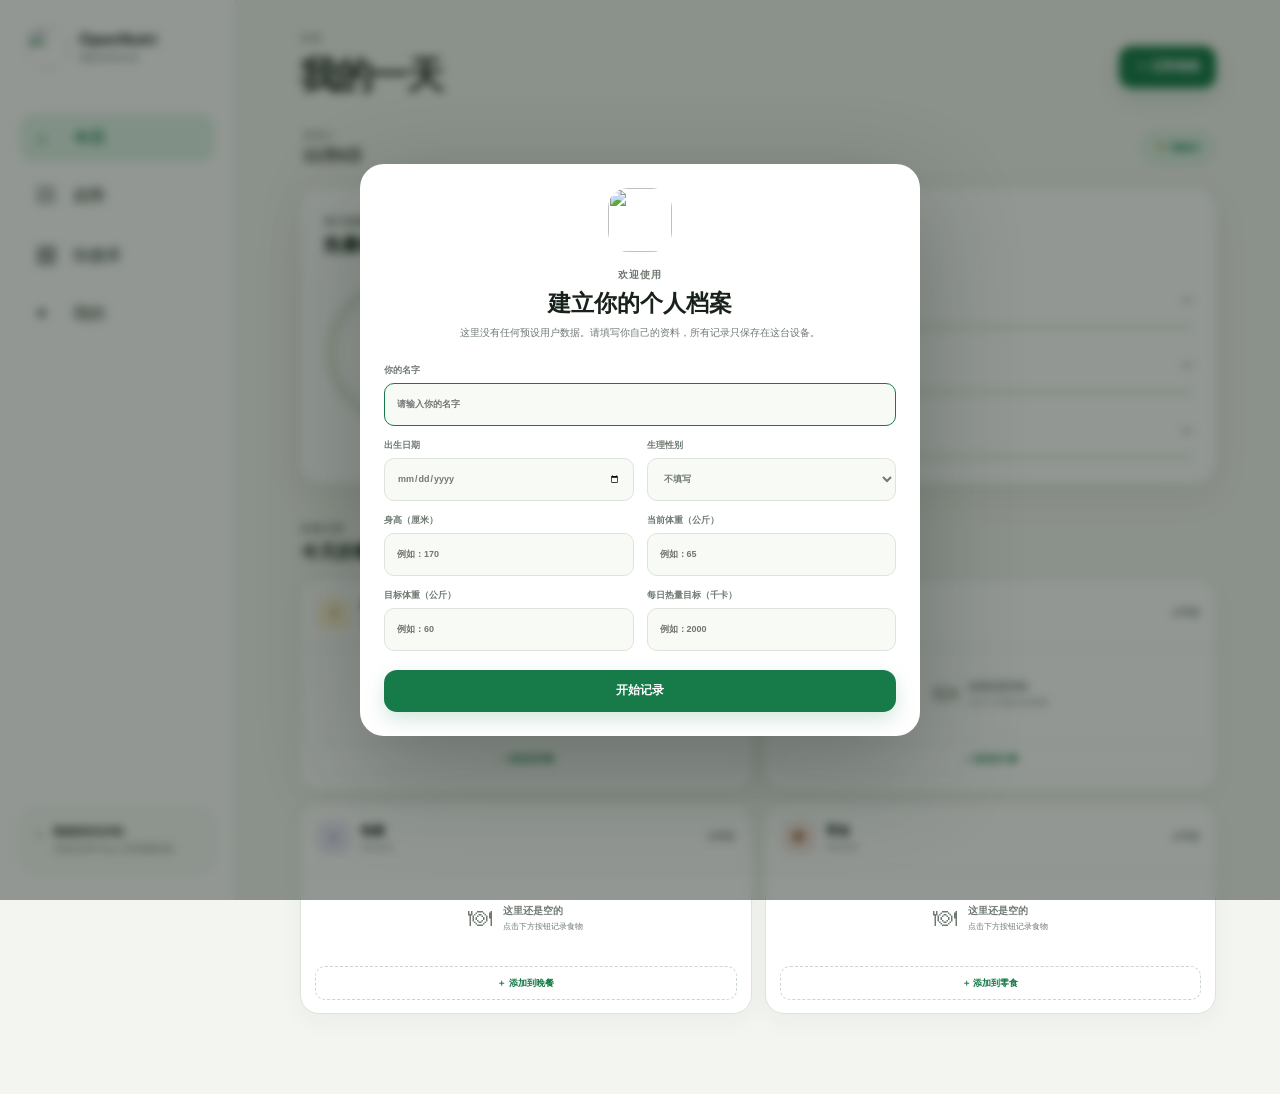
==== docs/site/index.html @ 873ac880 "Track recipes and daily energy balance" ====
<!doctype html>
<html lang="zh-CN">
<head>
  <meta charset="utf-8" />
  <meta name="viewport" content="width=device-width, initial-scale=1, viewport-fit=cover" />
  <meta name="theme-color" content="#167a49" />
  <meta name="apple-mobile-web-app-capable" content="yes" />
  <meta name="apple-mobile-web-app-status-bar-style" content="default" />
  <meta name="apple-mobile-web-app-title" content="OpenNutri" />
  <title>OpenNutriTracker</title>
  <meta name="description" content="在自己的设备上记录餐食、体重、常用食材与营养目标。" />
  <link rel="icon" type="image/png" href="screenshots/logo.png" />
  <link rel="apple-touch-icon" href="screenshots/logo.png" />
  <link rel="manifest" href="manifest.webmanifest" />
  <link rel="stylesheet" href="style.css" />
</head>
<body>
  <div class="app-shell">
    <aside class="sidebar">
      <a class="brand" href="#home" data-view="home">
        <img src="screenshots/logo.png" alt="" width="40" height="40" />
        <span><strong>OpenNutri</strong><small>我的营养记录</small></span>
      </a>
      <nav class="side-nav" aria-label="主导航">
        <button class="nav-item active" data-view="home"><span>⌂</span>今日</button>
        <button class="nav-item" data-view="diary"><span>▤</span>趋势</button>
        <button class="nav-item" data-view="recipes"><span>▦</span>快捷库</button>
        <button class="nav-item" data-view="profile"><span>◉</span>我的</button>
      </nav>
      <div class="privacy-note"><span>⌁</span><p><strong>数据保存在本机</strong><small>你的记录不会上传到服务器</small></p></div>
    </aside>

    <main class="main-content">
      <header class="topbar">
        <div><p class="eyebrow" id="page-eyebrow">今天</p><h1 id="page-title">我的一天</h1></div>
        <button class="primary-button desktop-add" data-open-add>＋ 记录食物</button>
      </header>

      <section class="view active" id="view-home">
        <div class="today-strip"><div><span id="today-weekday">星期二</span><strong id="today-date">7月14日</strong></div><button class="day-type-toggle" id="day-type-toggle" type="button">🏋️ 训练日</button></div>

        <div class="dashboard-grid">
          <article class="card energy-card">
            <div class="card-heading"><div><span class="label">每日能量</span><h2>热量概览</h2></div><button class="text-button" data-action="goals">调整目标</button></div>
            <div class="energy-body">
              <div class="energy-ring" id="energy-ring"><div><strong id="remaining-energy">—</strong><span id="remaining-label">待设置目标</span></div></div>
              <div class="energy-stats">
                <p><span class="dot green"></span><span>已摄入<strong id="consumed-energy">0 千卡</strong></span></p>
                <p><span class="dot pale"></span><span>今日目标<strong id="goal-energy">未设置</strong></span></p>
              </div>
            </div>
          </article>

          <article class="card macro-card">
            <div class="card-heading"><div><span class="label">今日进度</span><h2>三大营养素</h2></div></div>
            <div class="macro-list" id="macro-list"></div>
          </article>
        </div>

        <div class="section-heading"><div><span class="label">饮食记录</span><h2>今天的餐食</h2></div></div>
        <div class="meal-grid" id="meal-grid"></div>
      </section>

      <section class="view" id="view-diary">
        <article class="card trend-card">
          <div class="card-heading balance-heading"><div><span class="label">摄入 − 消耗</span><h2>最近 7 天热量收支</h2></div><div><strong id="week-average">暂无记录</strong><button class="primary-button small" data-action="burn">＋ 记录消耗</button></div></div>
          <div class="week-bars" id="week-bars"></div>
          <div class="balance-legend"><span><i class="deficit"></i>热量缺口</span><span><i class="surplus"></i>热量盈余</span></div>
          <div class="balance-history" id="balance-history"></div>
        </article>
        <div class="section-heading"><div><span class="label">身体变化</span><h2>体重趋势</h2></div><button class="primary-button small" data-action="weight">＋ 记录体重</button></div>
        <article class="card weight-card">
          <div id="weight-chart" class="weight-chart empty-chart"><div><span>⚖</span><strong>还没有体重记录</strong><small>添加第一次体重后，这里会显示趋势</small></div></div>
          <div class="weight-summary" id="weight-summary"></div>
        </article>
        <div class="section-heading"><div><span class="label">今日摄入</span><h2>营养素</h2></div></div>
        <div class="nutrient-grid" id="nutrient-grid"></div>
      </section>

      <section class="view" id="view-recipes">
        <div class="library-tabs"><button class="active" data-library-tab="per100g">常用食材</button><button data-library-tab="serving">常用食谱</button></div>
        <div id="ingredient-library-copy"><div class="section-heading first"><div><span class="label">每 100 克营养</span><h2>食材快捷库</h2></div><button class="primary-button small" data-action="ingredient">＋ 添加食材</button></div><p class="ingredient-intro">输入实际食用克数并选择餐次，营养会自动换算。内置数据是通用起始值，请按包装标签及生熟状态修改。</p></div>
        <div id="recipe-library-copy" hidden><div class="section-heading first"><div><span class="label">固定一份营养</span><h2>常用食谱</h2></div><button class="primary-button small" data-action="recipe">＋ 添加食谱</button></div><p class="ingredient-intro">把经常烧的整道菜保存成一份，下次只需选择份数和餐次，仍然可以随时修改。</p></div>
        <div class="recipe-grid" id="recipe-grid"></div>
        <div class="empty-state" id="recipe-empty"><span>🥕</span><h2>还没有常用食材</h2><p>添加食材的每 100 克营养，以后只输入克数即可记录。</p><button class="primary-button" data-action="ingredient">添加第一个食材</button></div>
      </section>

      <section class="view" id="view-profile">
        <article class="card profile-hero">
          <div class="large-avatar" id="profile-avatar">我</div>
          <div><span class="label">个人档案</span><h2 id="profile-name">尚未填写</h2><p id="profile-subtitle">填写资料后可计算身体指标</p></div>
          <button class="outline-button" data-action="profile">编辑个人档案</button>
        </article>
        <div class="profile-grid">
          <article class="card metric-card"><span class="label">身体指标</span><div class="metric-main"><strong id="bmi-value">—</strong><span id="bmi-label">BMI</span></div><div class="mini-stats"><p><strong id="display-weight">—</strong><span>体重</span></p><p><strong id="display-height">—</strong><span>身高</span></p><p><strong id="display-age">—</strong><span>年龄</span></p></div></article>
          <article class="card goal-card"><span class="label">当前目标</span><h2 id="goal-title">尚未设置</h2><p id="goal-description">编辑个人档案，填写你的目标体重</p><button class="outline-button wide" data-action="weight-view">查看体重趋势</button></article>
        </div>
        <div class="settings-list card">
          <button data-action="goals"><span class="setting-icon">◎</span><span><strong>训练日与休息日目标</strong><small id="goal-setting-summary">分别设置两套营养目标</small></span><b>›</b></button>
          <button data-action="appearance"><span class="setting-icon">◐</span><span><strong>外观与单位</strong><small id="appearance-summary">跟随系统 · 千卡 · 公制</small></span><b>›</b></button>
          <button data-action="data"><span class="setting-icon">⇅</span><span><strong>导入、导出与清空</strong><small>备份或删除本机上的所有数据</small></span><b>›</b></button>
          <button data-action="privacy"><span class="setting-icon">♢</span><span><strong>隐私与数据</strong><small>了解数据保存方式</small></span><b>›</b></button>
        </div>
      </section>
    </main>

    <nav class="mobile-nav" aria-label="移动端主导航">
      <button class="active" data-view="home"><span>⌂</span>今日</button>
      <button data-view="diary"><span>▤</span>趋势</button>
      <button class="mobile-add" data-open-add aria-label="记录食物">＋</button>
      <button data-view="recipes"><span>▦</span>快捷库</button>
      <button data-view="profile"><span>◉</span>我的</button>
    </nav>
  </div>

  <dialog id="setup-dialog" class="sheet" data-static>
    <form id="setup-form">
      <div class="welcome"><img src="screenshots/logo.png" alt="" width="64" height="64" /><span class="label">欢迎使用</span><h2>建立你的个人档案</h2><p>这里没有任何预设用户数据。请填写你自己的资料，所有记录只保存在这台设备。</p></div>
      <div class="form-grid profile-fields">
        <label class="full">你的名字<input name="name" required maxlength="30" placeholder="请输入你的名字" /></label>
        <label>出生日期<input name="birthDate" type="date" /></label>
        <label>生理性别<select name="gender"><option value="">不填写</option><option value="female">女性</option><option value="male">男性</option><option value="other">其他</option></select></label>
        <label>身高（厘米）<input name="height" type="number" min="80" max="250" step="0.1" placeholder="例如：170" /></label>
        <label>当前体重（公斤）<input name="weight" type="number" min="20" max="400" step="0.1" placeholder="例如：65" /></label>
        <label>目标体重（公斤）<input name="targetWeight" type="number" min="20" max="400" step="0.1" placeholder="例如：60" /></label>
        <label>每日热量目标（千卡）<input name="kcalGoal" type="number" min="800" max="6000" step="10" placeholder="例如：2000" /></label>
      </div>
      <button class="primary-button wide" type="submit">开始记录</button>
    </form>
  </dialog>

  <dialog id="add-dialog" class="sheet">
    <form id="add-form">
      <header class="dialog-header"><div><span class="label">记录食物</span><h2>添加到 <span id="meal-name">早餐</span></h2></div><button type="button" class="close-button" data-close>×</button></header>
      <label class="meal-selector">餐次<select id="meal-select"><option value="breakfast">早餐</option><option value="lunch">午餐</option><option value="dinner">晚餐</option><option value="snack">零食</option></select></label>
      <div class="dialog-tabs add-tabs"><button type="button" class="active" data-add-tab="quick">手动输入</button><button type="button" data-add-tab="recent">最近记录</button><button type="button" data-add-tab="templates">快捷模板</button><button type="button" data-add-tab="search">食物库</button></div>
      <div class="add-panel active" id="add-quick-panel">
        <label>食物名称<input id="quick-name" required placeholder="例如：燕麦早餐" /></label>
        <div class="form-grid"><label>热量（千卡）<input id="quick-kcal" type="number" min="0" required placeholder="0" /></label><label>蛋白质（克）<input id="quick-protein" type="number" min="0" step="0.1" placeholder="0" /></label><label>碳水（克）<input id="quick-carbs" type="number" min="0" step="0.1" placeholder="0" /></label><label>脂肪（克）<input id="quick-fat" type="number" min="0" step="0.1" placeholder="0" /></label></div>
        <label class="save-template-option"><input id="save-as-template" type="checkbox" /> <span><strong>保存为快捷模板</strong><small>下次一键记录相同的一份</small></span></label>
        <button class="primary-button wide" type="submit">保存记录</button>
      </div>
      <div class="add-panel" id="add-recent-panel"><p class="panel-hint">最近记录会自动去重，点一下即可再次添加。</p><div class="search-results" id="recent-results"></div></div>
      <div class="add-panel" id="add-templates-panel"><p class="panel-hint">在“手动输入”中勾选保存模板，常吃的餐食就会留在这里。</p><div class="search-results" id="template-results"></div></div>
      <div class="add-panel" id="add-search-panel"><div class="food-search-row"><label class="search-box">搜索<input id="food-search" type="search" placeholder="搜索食物或品牌" /></label><button class="outline-button" id="online-food-search" type="button">搜索在线库</button></div><p class="panel-hint" id="food-search-status">输入时筛选内置食物；需要更多包装食品时，再点击“搜索在线库”。</p><div class="search-results" id="search-results"></div></div>
    </form>
  </dialog>

  <dialog id="profile-dialog" class="sheet"><form id="profile-form"><header class="dialog-header"><div><span class="label">我的</span><h2>编辑个人档案</h2></div><button type="button" class="close-button" data-close>×</button></header><div class="form-grid profile-fields"><label class="full">名字<input name="name" required maxlength="30" /></label><label>出生日期<input name="birthDate" type="date" /></label><label>生理性别<select name="gender"><option value="">不填写</option><option value="female">女性</option><option value="male">男性</option><option value="other">其他</option></select></label><label>身高（厘米）<input name="height" type="number" min="80" max="250" step="0.1" /></label><label>目标体重（公斤）<input name="targetWeight" type="number" min="20" max="400" step="0.1" /></label></div><button class="primary-button wide" type="submit">保存资料</button></form></dialog>

  <dialog id="goals-dialog" class="sheet goals-sheet"><form id="goals-form"><header class="dialog-header"><div><span class="label">练三休一</span><h2>训练日与休息日目标</h2></div><button type="button" class="close-button" data-close>×</button></header><p class="panel-hint goal-hint">App 会按 3 个训练日、1 个休息日自动循环。你也可以在首页临时切换今天的类型。</p><section class="goal-profile"><div class="goal-profile-heading"><span>🏋️</span><div><strong>训练日目标</strong><small>训练日采用这套热量与三大营养素</small></div></div><div class="form-grid"><label>热量（千卡）<input name="trainingKcal" type="number" min="800" max="6000" required /></label><label>碳水（克）<input name="trainingCarbs" type="number" min="0" required /></label><label>蛋白质（克）<input name="trainingProtein" type="number" min="0" required /></label><label>脂肪（克）<input name="trainingFat" type="number" min="0" required /></label></div></section><section class="goal-profile rest-goal"><div class="goal-profile-heading"><span>🌿</span><div><strong>休息日目标</strong><small>休息日采用这套热量与三大营养素</small></div></div><div class="form-grid"><label>热量（千卡）<input name="restKcal" type="number" min="800" max="6000" required /></label><label>碳水（克）<input name="restCarbs" type="number" min="0" required /></label><label>蛋白质（克）<input name="restProtein" type="number" min="0" required /></label><label>脂肪（克）<input name="restFat" type="number" min="0" required /></label></div></section><label class="cycle-day-field">今天在本轮周期中是<select name="cycleDay"><option value="0">训练第 1 天</option><option value="1">训练第 2 天</option><option value="2">训练第 3 天</option><option value="3">休息日</option></select><small>保存后，后续日期会从今天的位置继续按练三休一轮换。</small></label><button class="primary-button wide" type="submit">保存两套目标</button></form></dialog>

  <dialog id="appearance-dialog" class="sheet"><form id="appearance-form"><header class="dialog-header"><div><span class="label">设置</span><h2>外观与单位</h2></div><button type="button" class="close-button" data-close>×</button></header><div class="stacked-fields"><label>外观<select name="theme"><option value="system">跟随系统</option><option value="light">浅色</option><option value="dark">深色</option></select></label><label>能量单位<select name="energyUnit"><option value="kcal">千卡（kcal）</option><option value="kj">千焦（kJ）</option></select></label><label>测量单位<select name="measurement"><option value="metric">公制（公斤、厘米）</option><option value="imperial">英制（磅、英尺）</option></select></label></div><button class="primary-button wide" type="submit">保存设置</button></form></dialog>

  <dialog id="weight-dialog" class="sheet"><form id="weight-form"><header class="dialog-header"><div><span class="label">身体变化</span><h2>记录体重</h2></div><button type="button" class="close-button" data-close>×</button></header><div class="form-grid"><label>日期<input name="date" type="date" required /></label><label id="weight-input-label">体重（公斤）<input name="weight" type="number" min="20" max="900" step="0.1" required /></label></div><button class="primary-button wide" type="submit">保存体重</button><div class="history-list" id="weight-history"></div></form></dialog>

  <dialog id="burn-dialog" class="sheet"><form id="burn-form"><header class="dialog-header"><div><span class="label">来自手表</span><h2>记录每日热量消耗</h2></div><button type="button" class="close-button" data-close>×</button></header><p class="panel-hint">手动填写手表显示的当天总热量消耗。App 会用“摄入 − 消耗”计算热量盈余或缺口。</p><div class="form-grid"><label>日期<input name="date" type="date" required /></label><label>总消耗（千卡）<input name="kcal" type="number" min="0" max="10000" step="1" required placeholder="例如：2600" /></label></div><button class="primary-button wide" type="submit">保存并计算收支</button></form></dialog>

  <dialog id="recipe-dialog" class="sheet"><form id="recipe-form"><header class="dialog-header"><div><span class="label">常用食材</span><h2 id="ingredient-editor-title">添加食材</h2></div><button type="button" class="close-button" data-close>×</button></header><div class="form-grid ingredient-name-fields"><label class="full">食材名称<input name="name" required placeholder="例如：鸡胸肉（熟）" /></label><label>图标<input name="emoji" maxlength="4" placeholder="🍗" /></label><label>营养数据基准<select name="basis" id="ingredient-basis"><option value="per100g">每 100 克（推荐）</option><option value="serving">固定一份</option></select></label></div><p class="panel-hint ingredient-basis-hint" id="ingredient-basis-hint">下面填写每 100 克所含的营养；记录时只需输入吃了多少克。</p><div class="form-grid"><label>热量（千卡）<input name="kcal" type="number" min="0" step="0.1" required /></label><label>蛋白质（克）<input name="protein" type="number" min="0" step="0.1" required /></label><label>碳水（克）<input name="carbs" type="number" min="0" step="0.1" required /></label><label>脂肪（克）<input name="fat" type="number" min="0" step="0.1" required /></label></div><button class="primary-button wide" id="ingredient-save-button" type="submit">保存食材</button></form></dialog>

  <dialog id="ingredient-log-dialog" class="sheet"><form id="ingredient-log-form"><header class="dialog-header"><div><span class="label">快速记录</span><h2 id="ingredient-log-name">食材</h2></div><button type="button" class="close-button" data-close>×</button></header><div class="form-grid"><label id="ingredient-amount-label">食用重量（克）<input name="amount" type="number" min="1" step="1" required /></label><label>添加到<select name="meal"><option value="breakfast">早餐</option><option value="lunch">午餐</option><option value="dinner">晚餐</option><option value="snack">零食</option></select></label></div><p class="panel-hint ingredient-log-help" id="ingredient-log-help"></p><button class="primary-button wide" type="submit">计算并记录</button></form></dialog>

  <dialog id="data-dialog" class="sheet"><div><header class="dialog-header"><div><span class="label">本机数据</span><h2>导入、导出与清空</h2></div><button type="button" class="close-button" data-close>×</button></header><div class="action-list"><button id="export-data"><span>⇩</span><p><strong>导出备份</strong><small>下载包含档案、餐食和体重的 JSON 文件</small></p></button><label class="file-action"><span>⇧</span><p><strong>导入备份</strong><small>从之前导出的文件恢复</small></p><input id="import-data" type="file" accept="application/json" /></label><button class="danger-action" id="reset-data"><span>×</span><p><strong>清空所有数据</strong><small>永久删除这台设备上的全部记录</small></p></button></div></div></dialog>

  <dialog id="privacy-dialog" class="sheet"><div><header class="dialog-header"><div><span class="label">隐私</span><h2>你的数据属于你</h2></div><button type="button" class="close-button" data-close>×</button></header><div class="privacy-copy"><p>个人档案、餐食、体重、热量消耗、目标、常用食材和食谱都保存在当前浏览器的本机存储中，不会上传到 OpenNutriTracker 服务器。</p><p>删除浏览器网站数据或卸载主屏幕网页可能会清除记录。建议定期在“导入、导出与清空”中导出备份。</p></div></div></dialog>

  <div class="toast" id="toast" role="status">✓ <span id="toast-message">已保存</span></div>
  <script src="app.js"></script>
</body>
</html>
---- docs/site/style.css ----
:root{--bg:#f3f5f0;--surface:#fff;--surface-soft:#f8faf6;--surface-strong:#e9efe6;--text:#18221b;--muted:#6f7a72;--line:#dde4dc;--green:#167a49;--green-2:#20a663;--green-soft:#dff3e7;--red:#b74343;--shadow:0 12px 36px rgba(41,62,48,.07);--radius:22px}*{box-sizing:border-box}html{scroll-behavior:smooth;background:var(--bg)}body{margin:0;background:var(--bg);color:var(--text);font-family:Inter,ui-sans-serif,-apple-system,BlinkMacSystemFont,"SF Pro Display","PingFang SC","Microsoft YaHei",sans-serif}button,input,select{font:inherit;color:inherit}button{cursor:pointer}.app-shell{min-height:100vh;display:grid;grid-template-columns:236px minmax(0,1fr)}.sidebar{position:sticky;top:0;height:100vh;padding:28px 20px;background:var(--surface);border-right:1px solid var(--line);display:flex;flex-direction:column}.brand{display:flex;align-items:center;gap:11px;color:inherit;text-decoration:none;padding:0 8px}.brand img{border-radius:13px}.brand strong,.brand small{display:block}.brand small{font-size:10px;color:var(--muted);margin-top:2px}.side-nav{display:grid;gap:8px;margin-top:46px}.nav-item{border:0;background:transparent;border-radius:14px;padding:13px 16px;display:flex;gap:13px;align-items:center;color:var(--muted);font-weight:700;text-align:left}.nav-item span{width:24px;font-size:19px}.nav-item.active,.nav-item:hover{background:var(--green-soft);color:var(--green)}.privacy-note{margin-top:auto;display:flex;gap:10px;padding:15px;border-radius:16px;background:var(--surface-soft);border:1px solid var(--line)}.privacy-note>span{color:var(--green)}.privacy-note p{margin:0}.privacy-note strong,.privacy-note small{display:block;font-size:10px}.privacy-note small{color:var(--muted);margin-top:3px;line-height:1.4}.main-content{width:min(1050px,100%);margin:0 auto;padding:32px clamp(22px,5vw,64px) 80px;min-width:0}.topbar,.card-heading,.section-heading,.dialog-header{display:flex;justify-content:space-between;align-items:flex-start;gap:15px}.topbar{align-items:center;margin-bottom:28px}.eyebrow,.label{margin:0;color:var(--muted);font-size:10px;font-weight:800;letter-spacing:.09em;text-transform:uppercase}.topbar h1{font-size:clamp(27px,4vw,37px);margin:5px 0 0;letter-spacing:-.04em}.primary-button,.outline-button{border:0;border-radius:13px;min-height:42px;padding:0 17px;font-weight:800;font-size:12px}.primary-button{background:var(--green);color:white;box-shadow:0 8px 20px rgba(22,122,73,.18)}.primary-button:hover{background:#126c40}.outline-button{border:1px solid var(--line);background:var(--surface)}.primary-button.small{min-height:36px;padding:0 13px;font-size:10px}.wide{width:100%}.view{display:none;animation:fade-in .2s ease}.view.active{display:block}@keyframes fade-in{from{opacity:0;transform:translateY(4px)}}.today-strip{display:flex;align-items:center;justify-content:space-between;margin-bottom:20px;padding:0 3px}.today-strip span,.today-strip strong{display:block}.today-strip span{font-size:10px;color:var(--muted)}.today-strip strong{font-size:16px;margin-top:3px}.local-badge{padding:7px 10px!important;border-radius:99px;background:var(--green-soft);color:var(--green)!important;font-weight:750}.dashboard-grid{display:grid;grid-template-columns:1.05fr .95fr;gap:15px}.card{background:var(--surface);border:1px solid var(--line);border-radius:var(--radius);box-shadow:var(--shadow)}.energy-card,.macro-card{min-height:276px;padding:23px}.card-heading h2,.section-heading h2{margin:4px 0 0;font-size:18px}.text-button{border:0;background:transparent;color:var(--green);font-weight:750;font-size:10px}.energy-body{display:grid;grid-template-columns:150px 1fr;gap:24px;align-items:center;margin-top:23px}.energy-ring{--progress:0%;width:145px;height:145px;padding:14px;border-radius:50%;background:conic-gradient(var(--green-2) 0 var(--progress),var(--surface-strong) var(--progress) 100%);position:relative}.energy-ring:after{content:"";position:absolute;inset:14px;border-radius:50%;background:var(--surface)}.energy-ring>div{height:100%;display:grid;place-content:center;text-align:center;position:relative;z-index:1}.energy-ring strong{font-size:27px;letter-spacing:-.04em}.energy-ring span{font-size:9px;color:var(--muted);margin-top:3px}.energy-stats{display:grid;gap:18px}.energy-stats p{display:flex;align-items:center;gap:10px;margin:0}.energy-stats p>span:last-child{font-size:10px;color:var(--muted)}.energy-stats strong{display:block;color:var(--text);font-size:13px;margin-top:3px}.dot{width:8px;height:8px;border-radius:50%}.dot.green{background:var(--green-2)}.dot.pale{background:#cad5cc}.macro-list{display:grid;gap:20px;margin-top:28px}.macro-label{display:grid;grid-template-columns:auto 1fr auto;gap:10px;align-items:center}.macro-label>span:nth-child(2){font-size:11px;font-weight:750}.macro-label small{display:block;color:var(--muted);font-weight:500;font-size:8px;margin-top:3px}.macro-label>strong{font-size:10px}.macro-icon{width:31px;height:31px;border-radius:9px;display:grid;place-items:center;background:color-mix(in srgb,var(--macro-color) 15%,transparent);color:var(--macro-color);font-size:10px;font-weight:900}.progress{height:6px;border-radius:99px;background:var(--surface-strong);overflow:hidden;margin-top:8px}.progress i{display:block;height:100%;border-radius:inherit;background:var(--green-2);transition:width .3s}.section-heading{align-items:end;margin:34px 1px 15px}.section-heading.first{margin-top:4px}.meal-grid{display:grid;grid-template-columns:repeat(2,minmax(0,1fr));gap:13px}.meal-card{border:1px solid var(--line);border-radius:19px;background:var(--surface);overflow:hidden;box-shadow:0 8px 25px rgba(41,62,48,.04)}.meal-card header{min-height:68px;padding:14px 16px;display:flex;align-items:center;justify-content:space-between;border-bottom:1px solid var(--line)}.meal-card header>div{display:flex;align-items:center;gap:10px}.meal-card header strong,.meal-card header small{display:block}.meal-card header strong{font-size:12px}.meal-card header small{font-size:8px;color:var(--muted);margin-top:2px}.meal-card header>b{font-size:9px}.meal-emoji{width:34px;height:34px;border-radius:10px;display:grid;place-items:center}.breakfast{background:#fff3d9;color:#c47a22}.lunch{background:#e5f3eb;color:var(--green)}.dinner{background:#eae8f5;color:#6e61a4}.snack{background:#f6e8e2;color:#a55f42}.empty-meal{min-height:91px;display:flex;align-items:center;justify-content:center;gap:11px;color:var(--muted)}.empty-meal>span{font-size:24px}.empty-meal p{margin:0;font-size:10px;font-weight:750}.empty-meal small{display:block;font-size:8px;font-weight:500;margin-top:3px}.food-list{padding:5px 14px}.food-item{display:grid;grid-template-columns:auto minmax(0,1fr) auto auto;gap:9px;align-items:center;padding:10px 0}.food-item+.food-item{border-top:1px solid var(--line)}.food-emoji{width:34px;height:34px;border-radius:10px;background:var(--surface-soft);display:grid;place-items:center}.food-item strong,.food-item small{display:block}.food-item strong{font-size:10px}.food-item small{font-size:7px;color:var(--muted);margin-top:3px;overflow:hidden;text-overflow:ellipsis;white-space:nowrap}.food-item>b{font-size:8px;white-space:nowrap}.delete-row{border:0;background:transparent;color:var(--muted);font-size:17px;padding:4px}.meal-add{width:calc(100% - 28px);height:34px;margin:3px 14px 13px;border:1px dashed #cbd6cd;border-radius:10px;background:transparent;color:var(--green);font-size:9px;font-weight:750}.trend-card{padding:25px;min-height:260px}.week-bars{height:175px;margin-top:22px;display:flex;align-items:end;gap:12px}.week-bars>div{height:100%;flex:1;display:flex;flex-direction:column;align-items:center;justify-content:end;gap:7px}.week-bars i{width:min(34px,70%);min-height:3px;border-radius:8px 8px 3px 3px;background:#d8e6db}.week-bars .today i{background:var(--green)}.week-bars span{font-size:8px;color:var(--muted)}.bar-value{min-height:11px}.weight-card{padding:23px}.weight-chart{height:260px;position:relative}.weight-chart svg{width:100%;height:220px;overflow:visible}.chart-axis{stroke:var(--line);stroke-width:.6}.chart-line{fill:none;stroke:var(--green);stroke-width:2;vector-effect:non-scaling-stroke;stroke-linecap:round;stroke-linejoin:round}.chart-dot{fill:var(--surface);stroke:var(--green);stroke-width:1;vector-effect:non-scaling-stroke}.chart-labels{display:flex;justify-content:space-between;color:var(--muted);font-size:9px}.empty-chart{display:grid;place-items:center;text-align:center}.empty-chart span,.empty-chart strong,.empty-chart small{display:block}.empty-chart span{font-size:38px}.empty-chart strong{font-size:14px;margin-top:10px}.empty-chart small{font-size:9px;color:var(--muted);margin-top:5px}.weight-summary{display:grid;grid-template-columns:repeat(3,1fr);border-top:1px solid var(--line);padding-top:15px}.weight-summary p{text-align:center;margin:0}.weight-summary span,.weight-summary strong{display:block}.weight-summary span{font-size:8px;color:var(--muted)}.weight-summary strong{font-size:13px;margin-top:4px}.nutrient-grid{display:grid;grid-template-columns:repeat(2,1fr);gap:11px}.nutrient-card{padding:15px;display:grid;grid-template-columns:auto 1fr auto;align-items:center;gap:11px;background:var(--surface);border:1px solid var(--line);border-radius:16px}.nutrient-card>span{width:37px;height:37px;border-radius:11px;display:grid;place-items:center;background:var(--green-soft);color:var(--green);font-size:11px;font-weight:900}.nutrient-card strong,.nutrient-card small{display:block}.nutrient-card strong{font-size:10px}.nutrient-card small{font-size:8px;color:var(--muted);margin-top:3px}.nutrient-card>b{font-size:9px}.nutrient-card .progress{height:4px;margin-top:6px}.profile-hero{display:grid;grid-template-columns:auto 1fr auto;align-items:center;gap:18px;padding:24px}.large-avatar{width:70px;height:70px;border-radius:21px;display:grid;place-items:center;background:var(--green-soft);color:var(--green);font-size:25px;font-weight:850}.profile-hero h2{margin:5px 0;font-size:20px}.profile-hero p,.goal-card p{font-size:9px;color:var(--muted);margin:0}.profile-grid{display:grid;grid-template-columns:1fr 1fr;gap:14px;margin-top:14px}.metric-card,.goal-card{padding:22px}.metric-main{text-align:center;margin:22px 0}.metric-main strong,.metric-main span{display:block}.metric-main strong{font-size:34px}.metric-main span{font-size:9px;color:var(--green);margin-top:3px}.mini-stats{display:grid;grid-template-columns:repeat(3,1fr);border-top:1px solid var(--line);padding-top:14px}.mini-stats p{text-align:center;margin:0}.mini-stats strong,.mini-stats span{display:block}.mini-stats strong{font-size:11px}.mini-stats span{font-size:8px;color:var(--muted);margin-top:3px}.goal-card h2{font-size:22px;margin:24px 0 6px}.goal-card .wide{margin-top:55px}.settings-list{margin-top:14px;padding:5px 17px}.settings-list button{width:100%;min-height:67px;display:grid;grid-template-columns:auto 1fr auto;align-items:center;gap:12px;text-align:left;border:0;background:transparent}.settings-list button+button{border-top:1px solid var(--line)}.setting-icon{width:35px;height:35px;border-radius:10px;display:grid;place-items:center;background:var(--surface-strong);color:var(--green)}.settings-list strong,.settings-list small{display:block}.settings-list strong{font-size:10px}.settings-list small{font-size:8px;color:var(--muted);margin-top:3px}.settings-list b{color:var(--muted)}.recipe-grid{display:grid;grid-template-columns:repeat(2,1fr);gap:13px}.recipe-card{display:grid;grid-template-columns:95px 1fr;border:1px solid var(--line);border-radius:18px;background:var(--surface);overflow:hidden}.recipe-visual{display:grid;place-items:center;background:var(--green-soft);font-size:36px}.recipe-card>div:last-child{padding:16px}.recipe-card h3{font-size:13px;margin:6px 0}.recipe-card p{font-size:8px;color:var(--muted)}.recipe-actions{display:flex;gap:6px;margin-top:12px}.recipe-actions button{border:0;border-radius:8px;padding:6px 8px;font-size:8px;font-weight:750}.use-recipe{background:var(--green);color:white}.delete-recipe{background:var(--surface-strong);color:var(--muted)}.empty-state{text-align:center;padding:80px 20px}.empty-state[hidden]{display:none}.empty-state>span{font-size:50px}.empty-state h2{font-size:18px;margin:14px 0 6px}.empty-state p{font-size:10px;color:var(--muted);margin:0 0 20px}.mobile-nav{display:none}.sheet{width:min(560px,calc(100vw - 24px));max-height:min(88vh,760px);padding:0;border:0;border-radius:24px;background:var(--surface);color:var(--text);box-shadow:0 35px 100px rgba(16,31,20,.3);overflow:auto}.sheet::backdrop{background:rgba(14,25,17,.45);backdrop-filter:blur(5px)}.sheet>form,.sheet>div{padding:24px}.dialog-header{margin-bottom:21px}.dialog-header h2{margin:5px 0 0;font-size:21px}.close-button{width:34px;height:34px;border:0;border-radius:10px;background:var(--surface-soft);font-size:20px;color:var(--muted)}.welcome{text-align:center;margin-bottom:22px}.welcome img{border-radius:20px}.welcome .label{display:block;margin-top:12px}.welcome h2{font-size:23px;margin:6px 0}.welcome p{max-width:420px;margin:0 auto;color:var(--muted);font-size:10px;line-height:1.65}.form-grid{display:grid;grid-template-columns:1fr 1fr;gap:13px}.profile-fields .full{grid-column:1/-1}.sheet label{display:block;color:var(--muted);font-size:9px;font-weight:750}.sheet input,.sheet select{width:100%;height:43px;margin-top:6px;padding:0 12px;border:1px solid var(--line);border-radius:10px;background:var(--surface-soft);outline:none}.sheet input:focus,.sheet select:focus{border-color:var(--green)}.sheet .wide{margin-top:19px}.dialog-tabs{display:grid;grid-template-columns:1fr 1fr;gap:4px;padding:4px;border-radius:12px;background:var(--surface-soft);margin-bottom:17px}.dialog-tabs button{border:0;background:transparent;border-radius:9px;padding:9px;font-size:9px;font-weight:750;color:var(--muted)}.dialog-tabs button.active{background:var(--surface);color:var(--text);box-shadow:0 3px 10px rgba(0,0,0,.06)}.add-panel{display:none}.add-panel.active{display:block}.search-box{display:flex;align-items:center}.search-box input{margin:0 0 0 8px}.search-results{display:grid;margin-top:12px}.result-item{display:grid;grid-template-columns:auto 1fr auto;gap:11px;align-items:center;text-align:left;border:0;border-radius:12px;background:transparent;padding:9px}.result-item:hover{background:var(--green-soft)}.result-item>span:first-child{width:38px;height:38px;border-radius:11px;display:grid;place-items:center;background:var(--surface-soft);font-size:20px}.result-item strong,.result-item small{display:block}.result-item strong{font-size:10px}.result-item small{font-size:8px;color:var(--muted);margin-top:3px}.result-item b{font-size:8px}.stacked-fields{display:grid;gap:14px}.history-list{margin-top:20px;max-height:230px;overflow:auto}.history-list>div{min-height:45px;display:grid;grid-template-columns:1fr auto auto;gap:12px;align-items:center;border-top:1px solid var(--line);font-size:9px}.history-list button{border:0;background:transparent;color:var(--red);font-size:8px}.action-list{display:grid}.action-list button,.file-action{min-height:70px;padding:12px 8px;display:grid;grid-template-columns:auto 1fr;gap:13px;align-items:center;border:0;border-top:1px solid var(--line);background:transparent;text-align:left}.action-list> :first-child{border-top:0}.action-list>*>span{width:38px;height:38px;border-radius:11px;display:grid;place-items:center;background:var(--surface-strong);color:var(--green)}.action-list p{margin:0}.action-list strong,.action-list small{display:block}.action-list strong{font-size:10px}.action-list small{font-size:8px;color:var(--muted);margin-top:4px}.file-action{cursor:pointer}.file-action input{display:none}.action-list .danger-action span{background:#fbe9e9;color:var(--red)}.action-list .danger-action strong{color:var(--red)}.privacy-copy{font-size:11px;line-height:1.7;color:var(--muted)}.toast{position:fixed;z-index:100;left:50%;bottom:24px;transform:translate(-50%,18px);opacity:0;pointer-events:none;padding:12px 16px;border-radius:13px;background:var(--text);color:var(--surface);font-size:10px;font-weight:750;box-shadow:0 15px 40px rgba(0,0,0,.22);transition:.25s}.toast.show{opacity:1;transform:translate(-50%,0)}body.dark{--bg:#101411;--surface:#171c18;--surface-soft:#1d241f;--surface-strong:#253028;--text:#f1f6f1;--muted:#97a299;--line:#2b342d;--green:#43c77d;--green-2:#31b76e;--green-soft:#193827;--shadow:0 12px 36px rgba(0,0,0,.2)}
@media(display-mode:standalone){body{overscroll-behavior-y:none;-webkit-user-select:none;user-select:none}input,select{-webkit-user-select:text;user-select:text}.main-content{padding-top:max(24px,env(safe-area-inset-top))}.mobile-nav{padding-bottom:max(9px,env(safe-area-inset-bottom))!important}}
@media(max-width:820px){.app-shell{display:block}.sidebar{display:none}.main-content{padding:20px 15px 98px}.topbar{margin-bottom:19px}.topbar h1{font-size:25px}.desktop-add{display:none}.dashboard-grid,.meal-grid,.nutrient-grid,.profile-grid,.recipe-grid{grid-template-columns:1fr}.energy-card,.macro-card{min-height:auto}.meal-grid{gap:11px}.mobile-nav{position:fixed;z-index:30;left:0;right:0;bottom:0;height:73px;padding:8px 14px;display:grid;grid-template-columns:repeat(5,1fr);align-items:center;background:color-mix(in srgb,var(--surface) 94%,transparent);border-top:1px solid var(--line);backdrop-filter:blur(18px)}.mobile-nav button{border:0;background:transparent;color:var(--muted);display:grid;justify-items:center;gap:3px;font-size:8px}.mobile-nav button span{font-size:19px}.mobile-nav button.active{color:var(--green)}.mobile-nav .mobile-add{width:50px;height:50px;justify-self:center;align-self:end;margin-bottom:7px;border-radius:16px;background:var(--green);color:white;font-size:26px;box-shadow:0 8px 22px rgba(22,122,73,.3)}.profile-hero{grid-template-columns:auto 1fr}.profile-hero .outline-button{grid-column:1/-1}.weight-chart{height:225px}.weight-chart svg{height:188px}.toast{bottom:90px}}
@media(max-width:430px){.energy-card,.macro-card,.trend-card,.weight-card{padding:18px}.energy-body{grid-template-columns:126px 1fr;gap:11px}.energy-ring{width:124px;height:124px}.energy-ring strong{font-size:23px}.section-heading{margin-top:27px}.form-grid{grid-template-columns:1fr}.profile-fields .full{grid-column:auto}.sheet>form,.sheet>div{padding:20px}.food-item{grid-template-columns:auto minmax(0,1fr) auto}.food-item>b{display:none}.week-bars{gap:7px}.profile-hero{padding:19px}.large-avatar{width:58px;height:58px}.weight-summary strong{font-size:10px}}

.dialog-tabs.add-tabs{grid-template-columns:repeat(4,minmax(0,1fr));overflow-x:auto}.panel-hint{margin:0 0 10px;color:var(--muted);font-size:9px;line-height:1.55}.save-template-option{display:flex!important;align-items:center;gap:10px;margin:2px 0 4px;padding:11px 12px;border:1px solid var(--line);border-radius:11px;background:var(--surface-soft);cursor:pointer}.sheet .save-template-option input{width:18px;height:18px;margin:0;flex:0 0 auto}.save-template-option span,.save-template-option strong,.save-template-option small{display:block}.save-template-option strong{color:var(--text);font-size:10px}.save-template-option small{margin-top:2px;font-size:8px;font-weight:500}.food-search-row{display:grid;grid-template-columns:minmax(0,1fr) auto;gap:9px;align-items:end;margin-bottom:10px}.food-search-row .search-box{min-width:0}.food-search-row .outline-button{height:43px;white-space:nowrap}.result-row{display:grid;grid-template-columns:minmax(0,1fr) auto;align-items:center}.result-row+.result-row{border-top:1px solid var(--line)}.result-row .result-item{width:100%}.remove-template{width:34px;height:34px;border:0;border-radius:10px;background:var(--surface-strong);color:var(--muted);font-size:18px}.inline-empty{margin:20px 0;padding:22px;border:1px dashed var(--line);border-radius:13px;color:var(--muted);font-size:9px;text-align:center}.search-results{max-height:340px;overflow:auto}.result-item b{white-space:nowrap}

@media(max-width:520px){.dialog-tabs.add-tabs{grid-template-columns:repeat(2,1fr)}.dialog-tabs.add-tabs button{padding:8px 5px}.food-search-row{grid-template-columns:1fr}.food-search-row .outline-button{width:100%}.result-item{grid-template-columns:auto minmax(0,1fr) auto}.result-item b{font-size:7px}}
.meal-selector{margin-bottom:14px}
.day-type-toggle{padding:8px 12px;border:1px solid color-mix(in srgb,var(--green) 24%,var(--line));border-radius:99px;background:var(--green-soft);color:var(--green);font-size:10px;font-weight:800}.day-type-toggle.rest{background:var(--surface-strong);border-color:var(--line);color:var(--muted)}
.goals-sheet{width:min(620px,calc(100vw - 24px))}.goal-hint{margin-top:-8px!important;margin-bottom:16px!important}.goal-profile{margin-top:12px;padding:15px;border:1px solid color-mix(in srgb,var(--green) 24%,var(--line));border-radius:15px;background:color-mix(in srgb,var(--green-soft) 46%,var(--surface))}.goal-profile.rest-goal{border-color:var(--line);background:var(--surface-soft)}.goal-profile-heading{display:flex;align-items:center;gap:10px;margin-bottom:13px}.goal-profile-heading>span{width:36px;height:36px;display:grid;place-items:center;border-radius:11px;background:var(--surface);font-size:18px}.goal-profile-heading strong,.goal-profile-heading small{display:block}.goal-profile-heading strong{font-size:11px}.goal-profile-heading small{margin-top:3px;color:var(--muted);font-size:8px}.cycle-day-field{margin-top:16px}.cycle-day-field small{display:block;margin-top:6px;font-size:8px;font-weight:500;line-height:1.5}
.ingredient-intro{margin:-4px 1px 17px;color:var(--muted);font-size:10px;line-height:1.6}.recipe-actions{flex-wrap:wrap}.edit-recipe{background:var(--green-soft);color:var(--green)}.ingredient-name-fields{margin-bottom:12px}.ingredient-basis-hint,.ingredient-log-help{margin:0 0 14px!important;padding:10px 12px;border-radius:10px;background:var(--surface-soft)}
.library-tabs{display:grid;grid-template-columns:1fr 1fr;gap:5px;margin:0 0 20px;padding:5px;border-radius:14px;background:var(--surface-strong)}.library-tabs button{min-height:39px;border:0;border-radius:10px;background:transparent;color:var(--muted);font-size:10px;font-weight:800}.library-tabs button.active{background:var(--surface);color:var(--green);box-shadow:0 4px 14px rgba(0,0,0,.07)}
.balance-heading>div:last-child{display:grid;justify-items:end;gap:9px}.balance-heading strong{font-size:10px;color:var(--muted)}.balance-track{position:relative!important;display:block;width:min(34px,70%);height:125px!important;min-height:125px!important;border-radius:7px;background:linear-gradient(to bottom,transparent calc(50% - .5px),var(--line) calc(50% - .5px),var(--line) calc(50% + .5px),transparent calc(50% + .5px))}.week-bars .balance-track>i{position:absolute;left:12%;width:76%;min-height:3px;margin:0;border-radius:5px;background:var(--green)}.week-bars .balance-track>i.surplus{background:#dc795f}.week-bars .balance-track>i.deficit{background:var(--green)}.week-bars .balance-track>i.balanced{top:calc(50% - 2px);height:4px!important;background:var(--muted)}.week-bars .balance-track>i.missing{top:calc(50% - 1px);height:2px!important;background:var(--line)}.balance-legend{display:flex;justify-content:center;gap:20px;margin:10px 0 17px;color:var(--muted);font-size:8px}.balance-legend span{display:flex;align-items:center;gap:6px}.balance-legend i{width:8px;height:8px;border-radius:50%;background:var(--green)}.balance-legend i.surplus{background:#dc795f}.balance-history{border-top:1px solid var(--line)}.balance-history>div{display:grid;grid-template-columns:40px minmax(0,1fr) auto;gap:10px;align-items:center;min-height:38px;border-bottom:1px solid var(--line);font-size:8px}.balance-history small,.missing-balance{color:var(--muted)}.balance-history strong{font-size:8px}.surplus-text{color:#c85f49}.deficit-text{color:var(--green)}
@media(max-width:520px){.balance-heading{align-items:start}.balance-heading>div:last-child{justify-items:end}.balance-heading h2{font-size:16px}.balance-history>div{grid-template-columns:34px 1fr}.balance-history strong{grid-column:2;text-align:left;padding-bottom:8px}.balance-track{height:110px!important;min-height:110px!important}}
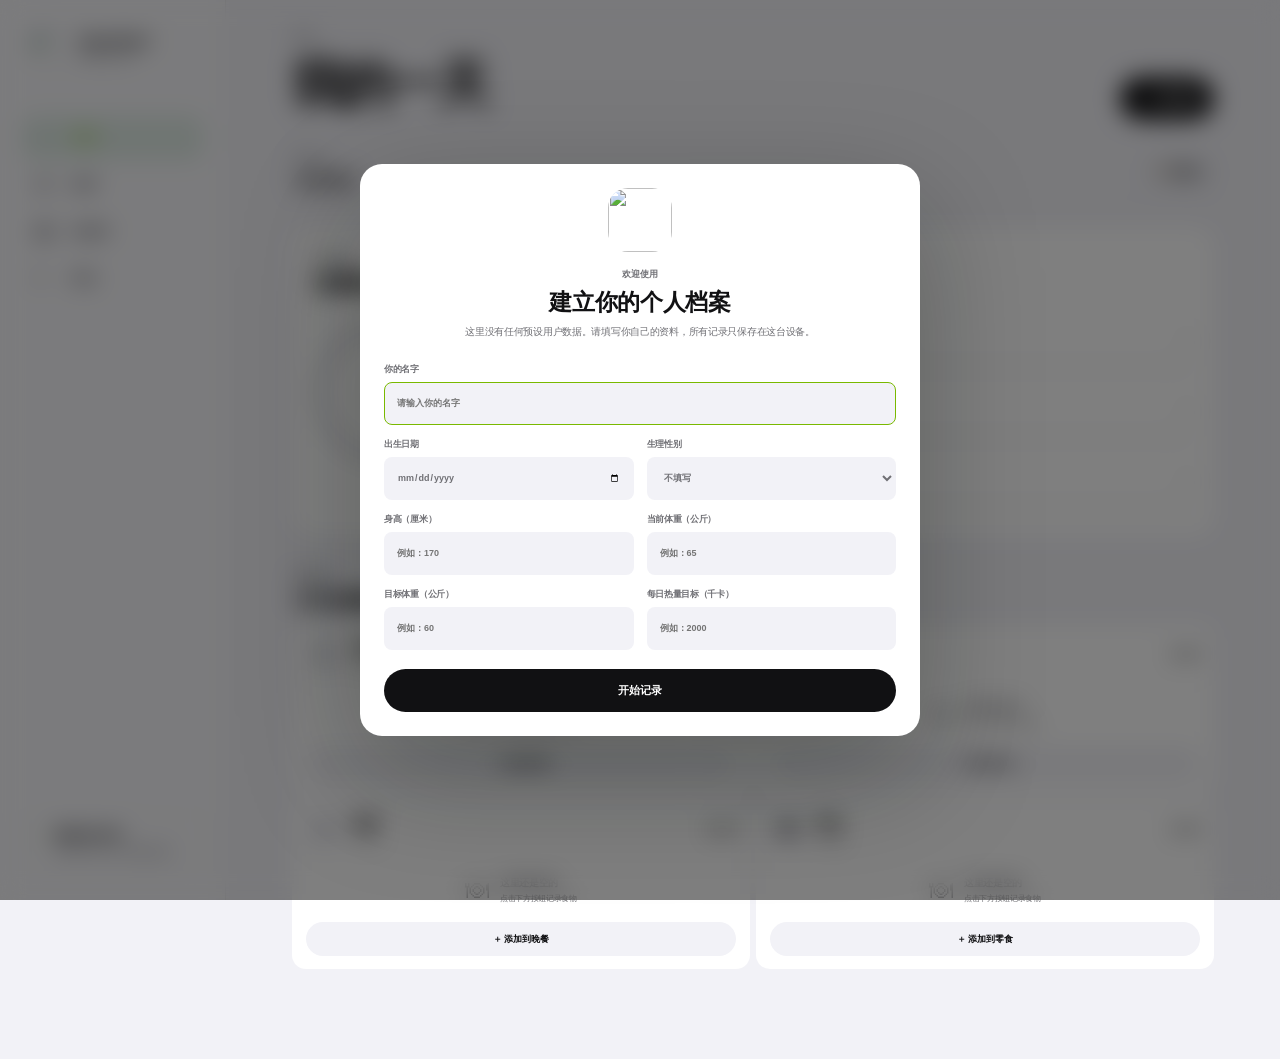
==== commit ca009385: "Refresh UI with Apple Fitness styling" ====
--- a/docs/site/index.html
+++ b/docs/site/index.html
@@ -3,7 +3,7 @@
 <head>
   <meta charset="utf-8" />
   <meta name="viewport" content="width=device-width, initial-scale=1, viewport-fit=cover" />
-  <meta name="theme-color" content="#167a49" />
+  <meta name="theme-color" content="#f2f2f7" />
   <meta name="apple-mobile-web-app-capable" content="yes" />
   <meta name="apple-mobile-web-app-status-bar-style" content="default" />
   <meta name="apple-mobile-web-app-title" content="OpenNutri" />
@@ -63,15 +63,30 @@
 
       <section class="view" id="view-diary">
         <article class="card trend-card">
-          <div class="card-heading balance-heading"><div><span class="label">摄入 − 消耗</span><h2>最近 7 天热量收支</h2></div><div><strong id="week-average">暂无记录</strong><button class="primary-button small" data-action="burn">＋ 记录消耗</button></div></div>
-          <div class="week-bars" id="week-bars"></div>
+          <div class="energy-analysis-header"><div><span class="label">摄入、消耗与收支</span><h2>热量趋势分析</h2><strong id="energy-period-label">最近 30 天 · 按周</strong></div><button class="primary-button small" data-action="burn">＋ 记录消耗</button></div>
+          <div class="range-tabs energy-range-tabs" aria-label="热量分析范围"><button type="button" data-energy-range="7">7 天</button><button type="button" class="active" data-energy-range="30">30 天</button><button type="button" data-energy-range="90">90 天</button><button type="button" data-energy-range="all">全部</button></div>
+          <div class="energy-summary" id="energy-summary"></div>
+          <div class="energy-chart-heading"><strong id="energy-chart-title">每周平均收支</strong><small>柱线以上为盈余，以下为缺口</small></div>
+          <div class="week-bars energy-bars" id="week-bars"></div>
           <div class="balance-legend"><span><i class="deficit"></i>热量缺口</span><span><i class="surplus"></i>热量盈余</span></div>
+          <div class="energy-insight" id="energy-insight" hidden></div>
+          <div class="energy-detail-heading"><strong>最近记录</strong><small id="energy-history-count"></small></div>
           <div class="balance-history" id="balance-history"></div>
         </article>
+        <div class="energy-period-grid">
+          <article class="card energy-period-card"><div class="card-heading"><div><span class="period-icon">▥</span><span><span class="label">按自然周汇总</span><h2>每周平均</h2></span></div><small>最近 8 周</small></div><div class="energy-period-list" id="weekly-energy-list"></div></article>
+          <article class="card energy-period-card"><div class="card-heading"><div><span class="period-icon">▦</span><span><span class="label">按自然月汇总</span><h2>每月平均</h2></span></div><small>最近 6 个月</small></div><div class="energy-period-list" id="monthly-energy-list"></div></article>
+        </div>
         <div class="section-heading"><div><span class="label">身体变化</span><h2>体重趋势</h2></div><button class="primary-button small" data-action="weight">＋ 记录体重</button></div>
         <article class="card weight-card">
+          <div class="weight-card-header"><div><span class="label">趋势分析</span><strong id="weight-period-label">全部记录</strong></div><div class="range-tabs" aria-label="体重图表范围"><button type="button" data-weight-range="30">30 天</button><button type="button" data-weight-range="90">90 天</button><button type="button" class="active" data-weight-range="all">全部</button></div></div>
           <div id="weight-chart" class="weight-chart empty-chart"><div><span>⚖</span><strong>还没有体重记录</strong><small>添加第一次体重后，这里会显示趋势</small></div></div>
           <div class="weight-summary" id="weight-summary"></div>
+          <div class="weight-insight" id="weight-insight" hidden></div>
+        </article>
+        <article class="card monthly-weight-card" id="monthly-weight-card" hidden>
+          <div class="card-heading"><div><span class="label">按月汇总</span><h2>每月平均体重</h2></div><small id="monthly-weight-subtitle"></small></div>
+          <div class="monthly-weight-list" id="monthly-weight-list"></div>
         </article>
         <div class="section-heading"><div><span class="label">今日摄入</span><h2>营养素</h2></div></div>
         <div class="nutrient-grid" id="nutrient-grid"></div>
@@ -79,6 +94,7 @@
 
       <section class="view" id="view-recipes">
         <div class="library-tabs"><button class="active" data-library-tab="per100g">常用食材</button><button data-library-tab="serving">常用食谱</button></div>
+        <label class="library-search"><span>⌕</span><input id="library-search" type="search" placeholder="搜索常用食材" autocomplete="off" /><button type="button" id="library-search-clear" aria-label="清空搜索" hidden>×</button></label>
         <div id="ingredient-library-copy"><div class="section-heading first"><div><span class="label">每 100 克营养</span><h2>食材快捷库</h2></div><button class="primary-button small" data-action="ingredient">＋ 添加食材</button></div><p class="ingredient-intro">输入实际食用克数并选择餐次，营养会自动换算。内置数据是通用起始值，请按包装标签及生熟状态修改。</p></div>
         <div id="recipe-library-copy" hidden><div class="section-heading first"><div><span class="label">固定一份营养</span><h2>常用食谱</h2></div><button class="primary-button small" data-action="recipe">＋ 添加食谱</button></div><p class="ingredient-intro">把经常烧的整道菜保存成一份，下次只需选择份数和餐次，仍然可以随时修改。</p></div>
         <div class="recipe-grid" id="recipe-grid"></div>
@@ -141,7 +157,7 @@
         <button class="primary-button wide" type="submit">保存记录</button>
       </div>
       <div class="add-panel" id="add-recent-panel"><p class="panel-hint">最近记录会自动去重，点一下即可再次添加。</p><div class="search-results" id="recent-results"></div></div>
-      <div class="add-panel" id="add-templates-panel"><p class="panel-hint">在“手动输入”中勾选保存模板，常吃的餐食就会留在这里。</p><div class="search-results" id="template-results"></div></div>
+      <div class="add-panel" id="add-templates-panel"><p class="panel-hint">在“手动输入”中勾选保存模板，常吃的餐食就会留在这里。</p><label class="template-search search-box">搜索模板<input id="template-search" type="search" placeholder="输入模板名称" autocomplete="off" /></label><div class="search-results" id="template-results"></div></div>
       <div class="add-panel" id="add-search-panel"><div class="food-search-row"><label class="search-box">搜索<input id="food-search" type="search" placeholder="搜索食物或品牌" /></label><button class="outline-button" id="online-food-search" type="button">搜索在线库</button></div><p class="panel-hint" id="food-search-status">输入时筛选内置食物；需要更多包装食品时，再点击“搜索在线库”。</p><div class="search-results" id="search-results"></div></div>
     </form>
   </dialog>
@@ -156,7 +172,7 @@
 
   <dialog id="burn-dialog" class="sheet"><form id="burn-form"><header class="dialog-header"><div><span class="label">来自手表</span><h2>记录每日热量消耗</h2></div><button type="button" class="close-button" data-close>×</button></header><p class="panel-hint">手动填写手表显示的当天总热量消耗。App 会用“摄入 − 消耗”计算热量盈余或缺口。</p><div class="form-grid"><label>日期<input name="date" type="date" required /></label><label>总消耗（千卡）<input name="kcal" type="number" min="0" max="10000" step="1" required placeholder="例如：2600" /></label></div><button class="primary-button wide" type="submit">保存并计算收支</button></form></dialog>
 
-  <dialog id="recipe-dialog" class="sheet"><form id="recipe-form"><header class="dialog-header"><div><span class="label">常用食材</span><h2 id="ingredient-editor-title">添加食材</h2></div><button type="button" class="close-button" data-close>×</button></header><div class="form-grid ingredient-name-fields"><label class="full">食材名称<input name="name" required placeholder="例如：鸡胸肉（熟）" /></label><label>图标<input name="emoji" maxlength="4" placeholder="🍗" /></label><label>营养数据基准<select name="basis" id="ingredient-basis"><option value="per100g">每 100 克（推荐）</option><option value="serving">固定一份</option></select></label></div><p class="panel-hint ingredient-basis-hint" id="ingredient-basis-hint">下面填写每 100 克所含的营养；记录时只需输入吃了多少克。</p><div class="form-grid"><label>热量（千卡）<input name="kcal" type="number" min="0" step="0.1" required /></label><label>蛋白质（克）<input name="protein" type="number" min="0" step="0.1" required /></label><label>碳水（克）<input name="carbs" type="number" min="0" step="0.1" required /></label><label>脂肪（克）<input name="fat" type="number" min="0" step="0.1" required /></label></div><button class="primary-button wide" id="ingredient-save-button" type="submit">保存食材</button></form></dialog>
+  <dialog id="recipe-dialog" class="sheet"><form id="recipe-form"><header class="dialog-header"><div><span class="label">快捷库</span><h2 id="ingredient-editor-title">添加食材</h2></div><button type="button" class="close-button" data-close>×</button></header><div class="library-type-picker"><span>保存为</span><label><input type="radio" name="libraryType" value="ingredient" checked /><strong>食材</strong><small>按每 100 克换算</small></label><label><input type="radio" name="libraryType" value="recipe" /><strong>食谱</strong><small>按一整份记录</small></label></div><div class="form-grid ingredient-name-fields"><label class="full">食材名称<input name="name" required placeholder="例如：鸡胸肉（熟）" /></label><label>图标<input name="emoji" maxlength="4" placeholder="🍗" /></label></div><p class="panel-hint ingredient-basis-hint" id="ingredient-basis-hint">下面填写每 100 克所含的营养；记录时只需输入吃了多少克。</p><div class="form-grid"><label>热量（千卡）<input name="kcal" type="number" min="0" step="0.1" required /></label><label>蛋白质（克）<input name="protein" type="number" min="0" step="0.1" required /></label><label>碳水（克）<input name="carbs" type="number" min="0" step="0.1" required /></label><label>脂肪（克）<input name="fat" type="number" min="0" step="0.1" required /></label></div><button class="primary-button wide" id="ingredient-save-button" type="submit">保存食材</button></form></dialog>
 
   <dialog id="ingredient-log-dialog" class="sheet"><form id="ingredient-log-form"><header class="dialog-header"><div><span class="label">快速记录</span><h2 id="ingredient-log-name">食材</h2></div><button type="button" class="close-button" data-close>×</button></header><div class="form-grid"><label id="ingredient-amount-label">食用重量（克）<input name="amount" type="number" min="1" step="1" required /></label><label>添加到<select name="meal"><option value="breakfast">早餐</option><option value="lunch">午餐</option><option value="dinner">晚餐</option><option value="snack">零食</option></select></label></div><p class="panel-hint ingredient-log-help" id="ingredient-log-help"></p><button class="primary-button wide" type="submit">计算并记录</button></form></dialog>
 
--- a/docs/site/style.css
+++ b/docs/site/style.css
@@ -6,6 +6,11 @@
 .dialog-tabs.add-tabs{grid-template-columns:repeat(4,minmax(0,1fr));overflow-x:auto}.panel-hint{margin:0 0 10px;color:var(--muted);font-size:9px;line-height:1.55}.save-template-option{display:flex!important;align-items:center;gap:10px;margin:2px 0 4px;padding:11px 12px;border:1px solid var(--line);border-radius:11px;background:var(--surface-soft);cursor:pointer}.sheet .save-template-option input{width:18px;height:18px;margin:0;flex:0 0 auto}.save-template-option span,.save-template-option strong,.save-template-option small{display:block}.save-template-option strong{color:var(--text);font-size:10px}.save-template-option small{margin-top:2px;font-size:8px;font-weight:500}.food-search-row{display:grid;grid-template-columns:minmax(0,1fr) auto;gap:9px;align-items:end;margin-bottom:10px}.food-search-row .search-box{min-width:0}.food-search-row .outline-button{height:43px;white-space:nowrap}.result-row{display:grid;grid-template-columns:minmax(0,1fr) auto;align-items:center}.result-row+.result-row{border-top:1px solid var(--line)}.result-row .result-item{width:100%}.remove-template{width:34px;height:34px;border:0;border-radius:10px;background:var(--surface-strong);color:var(--muted);font-size:18px}.inline-empty{margin:20px 0;padding:22px;border:1px dashed var(--line);border-radius:13px;color:var(--muted);font-size:9px;text-align:center}.search-results{max-height:340px;overflow:auto}.result-item b{white-space:nowrap}
 
 @media(max-width:520px){.dialog-tabs.add-tabs{grid-template-columns:repeat(2,1fr)}.dialog-tabs.add-tabs button{padding:8px 5px}.food-search-row{grid-template-columns:1fr}.food-search-row .outline-button{width:100%}.result-item{grid-template-columns:auto minmax(0,1fr) auto}.result-item b{font-size:7px}}
+
+/* Weight analytics and clearly separated shortcut libraries (v7). */
+.weight-card-header{display:flex;align-items:center;justify-content:space-between;gap:14px;margin-bottom:8px}.weight-card-header strong{display:block;font-size:11px;margin-top:3px}.range-tabs,.library-tabs{display:flex;gap:4px;padding:4px;border-radius:12px;background:var(--surface-soft)}.range-tabs button,.library-tabs button{border:0;background:transparent;border-radius:9px;padding:7px 11px;color:var(--muted);font-size:9px;font-weight:800}.range-tabs button.active,.library-tabs button.active{background:var(--surface);color:var(--green);box-shadow:0 3px 10px rgba(0,0,0,.06)}.weight-insight{display:grid;grid-template-columns:auto 1fr;gap:11px;align-items:start;margin-top:16px;padding:14px;border-radius:14px;background:var(--green-soft);color:var(--green)}.weight-insight>span{font-size:19px}.weight-insight strong,.weight-insight small{display:block}.weight-insight strong{font-size:11px}.weight-insight small{margin-top:4px;font-size:9px;line-height:1.55;color:color-mix(in srgb,var(--green) 72%,var(--text))}.monthly-weight-card{padding:23px;margin-top:14px}.monthly-weight-card .card-heading{align-items:center}.monthly-weight-card .card-heading small{color:var(--muted);font-size:8px}.monthly-weight-list{display:grid;gap:11px;margin-top:20px}.monthly-weight-row{display:grid;grid-template-columns:52px minmax(0,1fr) auto;gap:12px;align-items:center}.monthly-weight-row>span{font-size:9px;color:var(--muted)}.monthly-weight-bar{height:8px;border-radius:99px;background:var(--surface-strong);overflow:hidden}.monthly-weight-bar i{display:block;height:100%;min-width:5px;border-radius:inherit;background:var(--green-2)}.monthly-weight-value{text-align:right}.monthly-weight-value strong,.monthly-weight-value small{display:block}.monthly-weight-value strong{font-size:10px}.monthly-weight-value small{font-size:8px;color:var(--muted);margin-top:2px}.library-search{height:44px;margin:14px 0 3px;padding:0 12px;display:flex;align-items:center;gap:9px;border:1px solid var(--line);border-radius:13px;background:var(--surface)}.library-search>span{color:var(--muted);font-size:20px}.library-search input{min-width:0;flex:1;border:0;background:transparent;outline:0;font-size:10px}.library-search button{width:28px;height:28px;border:0;border-radius:8px;background:var(--surface-strong);color:var(--muted)}.template-search{margin:4px 0 10px;padding:0 10px;border:1px solid var(--line);border-radius:11px;background:var(--surface-soft);font-size:9px}.template-search input{border:0;background:transparent}.library-type-picker{display:grid;grid-template-columns:auto 1fr 1fr;align-items:center;gap:8px;margin-bottom:15px}.library-type-picker>span{color:var(--muted);font-size:9px;font-weight:750}.library-type-picker label{position:relative;padding:11px 10px 11px 34px;border:1px solid var(--line);border-radius:11px;background:var(--surface-soft);cursor:pointer}.sheet .library-type-picker input{position:absolute;left:10px;top:12px;width:16px;height:16px;margin:0}.library-type-picker strong,.library-type-picker small{display:block}.library-type-picker strong{font-size:10px}.library-type-picker small{margin-top:2px;color:var(--muted);font-size:8px;font-weight:500}.edit-recipe{background:var(--green-soft);color:var(--green)}
+.weight-summary{grid-template-columns:repeat(4,1fr)}.template-row-actions{display:flex;gap:5px}.template-row-actions button{width:34px;height:34px;border:0;border-radius:10px;font-size:16px}.edit-template{background:var(--green-soft);color:var(--green)}
+@media(max-width:520px){.weight-card-header{align-items:flex-start;flex-direction:column}.range-tabs{width:100%}.range-tabs button{flex:1}.weight-summary{grid-template-columns:repeat(2,1fr);gap:14px}.weight-summary p{text-align:left}.library-type-picker{grid-template-columns:1fr 1fr}.library-type-picker>span{grid-column:1/-1}.monthly-weight-row{grid-template-columns:45px minmax(0,1fr) auto}}
 .meal-selector{margin-bottom:14px}
 .day-type-toggle{padding:8px 12px;border:1px solid color-mix(in srgb,var(--green) 24%,var(--line));border-radius:99px;background:var(--green-soft);color:var(--green);font-size:10px;font-weight:800}.day-type-toggle.rest{background:var(--surface-strong);border-color:var(--line);color:var(--muted)}
 .goals-sheet{width:min(620px,calc(100vw - 24px))}.goal-hint{margin-top:-8px!important;margin-bottom:16px!important}.goal-profile{margin-top:12px;padding:15px;border:1px solid color-mix(in srgb,var(--green) 24%,var(--line));border-radius:15px;background:color-mix(in srgb,var(--green-soft) 46%,var(--surface))}.goal-profile.rest-goal{border-color:var(--line);background:var(--surface-soft)}.goal-profile-heading{display:flex;align-items:center;gap:10px;margin-bottom:13px}.goal-profile-heading>span{width:36px;height:36px;display:grid;place-items:center;border-radius:11px;background:var(--surface);font-size:18px}.goal-profile-heading strong,.goal-profile-heading small{display:block}.goal-profile-heading strong{font-size:11px}.goal-profile-heading small{margin-top:3px;color:var(--muted);font-size:8px}.cycle-day-field{margin-top:16px}.cycle-day-field small{display:block;margin-top:6px;font-size:8px;font-weight:500;line-height:1.5}
@@ -13,3 +18,198 @@
 .library-tabs{display:grid;grid-template-columns:1fr 1fr;gap:5px;margin:0 0 20px;padding:5px;border-radius:14px;background:var(--surface-strong)}.library-tabs button{min-height:39px;border:0;border-radius:10px;background:transparent;color:var(--muted);font-size:10px;font-weight:800}.library-tabs button.active{background:var(--surface);color:var(--green);box-shadow:0 4px 14px rgba(0,0,0,.07)}
 .balance-heading>div:last-child{display:grid;justify-items:end;gap:9px}.balance-heading strong{font-size:10px;color:var(--muted)}.balance-track{position:relative!important;display:block;width:min(34px,70%);height:125px!important;min-height:125px!important;border-radius:7px;background:linear-gradient(to bottom,transparent calc(50% - .5px),var(--line) calc(50% - .5px),var(--line) calc(50% + .5px),transparent calc(50% + .5px))}.week-bars .balance-track>i{position:absolute;left:12%;width:76%;min-height:3px;margin:0;border-radius:5px;background:var(--green)}.week-bars .balance-track>i.surplus{background:#dc795f}.week-bars .balance-track>i.deficit{background:var(--green)}.week-bars .balance-track>i.balanced{top:calc(50% - 2px);height:4px!important;background:var(--muted)}.week-bars .balance-track>i.missing{top:calc(50% - 1px);height:2px!important;background:var(--line)}.balance-legend{display:flex;justify-content:center;gap:20px;margin:10px 0 17px;color:var(--muted);font-size:8px}.balance-legend span{display:flex;align-items:center;gap:6px}.balance-legend i{width:8px;height:8px;border-radius:50%;background:var(--green)}.balance-legend i.surplus{background:#dc795f}.balance-history{border-top:1px solid var(--line)}.balance-history>div{display:grid;grid-template-columns:40px minmax(0,1fr) auto;gap:10px;align-items:center;min-height:38px;border-bottom:1px solid var(--line);font-size:8px}.balance-history small,.missing-balance{color:var(--muted)}.balance-history strong{font-size:8px}.surplus-text{color:#c85f49}.deficit-text{color:var(--green)}
 @media(max-width:520px){.balance-heading{align-items:start}.balance-heading>div:last-child{justify-items:end}.balance-heading h2{font-size:16px}.balance-history>div{grid-template-columns:34px 1fr}.balance-history strong{grid-column:2;text-align:left;padding-bottom:8px}.balance-track{height:110px!important;min-height:110px!important}}
+
+/* Detailed calorie analytics. */
+.energy-analysis-header{display:flex;align-items:flex-start;justify-content:space-between;gap:16px}.energy-analysis-header h2{margin:4px 0;font-size:19px}.energy-analysis-header>div>strong{display:block;color:var(--muted);font-size:9px}.energy-range-tabs{width:min(390px,100%);margin:18px 0 16px}.energy-range-tabs button{flex:1}.energy-summary{display:grid;grid-template-columns:repeat(4,1fr);gap:9px}.energy-summary>div{min-width:0;padding:13px;display:flex;align-items:center;gap:9px;border:1px solid var(--line);border-radius:14px;background:var(--surface-soft)}.energy-summary>div>span{width:31px;height:31px;flex:0 0 auto;display:grid;place-items:center;border-radius:10px;background:var(--surface);font-size:16px}.energy-summary p{min-width:0;margin:0}.energy-summary small,.energy-summary strong{display:block}.energy-summary small{color:var(--muted);font-size:8px}.energy-summary strong{margin-top:3px;font-size:10px;white-space:nowrap;overflow:hidden;text-overflow:ellipsis}.energy-chart-heading,.energy-detail-heading{display:flex;align-items:center;justify-content:space-between;gap:12px}.energy-chart-heading{margin-top:22px}.energy-chart-heading strong,.energy-detail-heading strong{font-size:10px}.energy-chart-heading small,.energy-detail-heading small{color:var(--muted);font-size:8px}.energy-bars{overflow-x:auto;overscroll-behavior-inline:contain}.energy-bars>div{min-width:38px}.energy-bars .energy-chart-empty{width:100%;min-width:100%;display:grid;place-content:center;justify-items:center;gap:5px;text-align:center}.energy-chart-empty>span{font-size:27px}.energy-chart-empty strong{font-size:11px}.energy-chart-empty small{max-width:390px;color:var(--muted);font-size:8px;line-height:1.5}.energy-insight{display:grid;grid-template-columns:auto 1fr;gap:11px;margin:2px 0 20px;padding:14px;border-radius:14px;background:var(--green-soft);color:var(--green)}.energy-insight>span{font-size:20px}.energy-insight strong,.energy-insight small{display:block}.energy-insight strong{font-size:11px}.energy-insight small{margin-top:4px;color:color-mix(in srgb,var(--green) 70%,var(--text));font-size:9px;line-height:1.55}.energy-detail-heading{margin-bottom:8px}.energy-period-grid{display:grid;grid-template-columns:1fr 1fr;gap:14px;margin-top:14px}.energy-period-card{padding:20px}.energy-period-card .card-heading{align-items:center}.energy-period-card .card-heading>div{display:flex;align-items:center;gap:10px}.energy-period-card .card-heading h2{font-size:15px}.energy-period-card .card-heading>small{color:var(--muted);font-size:8px}.period-icon{width:34px;height:34px;display:grid;place-items:center;border-radius:10px;background:var(--green-soft);color:var(--green);font-size:16px}.energy-period-list{margin-top:15px}.energy-period-row{display:grid;grid-template-columns:62px 1fr 1fr 1.15fr;gap:8px;align-items:center;min-height:58px;border-top:1px solid var(--line)}.energy-period-row:first-child{border-top:0}.energy-period-row span{min-width:0}.energy-period-row small,.energy-period-row strong{display:block}.energy-period-row small{color:var(--muted);font-size:7px}.energy-period-row strong{margin-top:3px;font-size:8px;white-space:nowrap}.period-date{color:var(--muted);font-size:8px}.period-balance{text-align:right}
+@media(max-width:820px){.energy-period-grid{grid-template-columns:1fr}.energy-summary{grid-template-columns:repeat(2,1fr)}}
+@media(max-width:520px){.energy-analysis-header{align-items:flex-start}.energy-analysis-header h2{font-size:17px}.energy-analysis-header .primary-button{padding:0 10px}.energy-range-tabs{width:100%}.energy-summary>div{padding:10px}.energy-summary strong{font-size:9px}.energy-chart-heading{align-items:flex-start}.energy-chart-heading small{max-width:140px;text-align:right}.energy-period-card{padding:16px}.energy-period-row{grid-template-columns:58px 1fr 1fr}.energy-period-row .period-balance{grid-column:2/-1;display:flex;justify-content:space-between;padding-bottom:8px;text-align:left}}
+
+/* Refined editorial visual system (v9). */
+:root{
+  --bg:#f1f0ec;
+  --surface:#fcfbf8;
+  --surface-soft:#f5f3ee;
+  --surface-strong:#e9e6de;
+  --text:#18201c;
+  --muted:#717872;
+  --line:rgba(35,49,41,.11);
+  --green:#356650;
+  --green-2:#789887;
+  --green-soft:#e1e9e3;
+  --red:#9b574e;
+  --bronze:#aa7d55;
+  --shadow:0 22px 65px rgba(28,39,33,.055),0 2px 8px rgba(28,39,33,.035);
+  --radius:18px
+}
+body{font-family:Inter,-apple-system,BlinkMacSystemFont,"SF Pro Text","PingFang SC","Microsoft YaHei",sans-serif;letter-spacing:-.008em;background:
+  radial-gradient(circle at 78% -12%,rgba(120,152,135,.09),transparent 30rem),var(--bg)}
+.app-shell{grid-template-columns:248px minmax(0,1fr)}
+.sidebar{padding:30px 22px 26px;background:color-mix(in srgb,var(--surface) 92%,transparent);border-color:var(--line);backdrop-filter:blur(20px)}
+.brand{gap:12px;padding:0 9px}.brand img{width:36px;height:36px;border-radius:11px;filter:saturate(.7) contrast(.96)}
+.brand strong{font-size:13px;letter-spacing:-.02em}.brand small{font-size:9px;letter-spacing:.02em}
+.side-nav{gap:5px;margin-top:50px}.nav-item{position:relative;min-height:48px;border-radius:10px;padding:0 13px;color:var(--muted);font-size:12px;font-weight:680;transition:background .18s,color .18s,transform .18s}.nav-item span{width:23px;font-size:17px;color:color-mix(in srgb,var(--muted) 82%,transparent)}
+.nav-item.active,.nav-item:hover{background:color-mix(in srgb,var(--green-soft) 70%,transparent);color:var(--green)}.nav-item.active:before{content:"";position:absolute;left:0;width:2px;height:18px;border-radius:3px;background:var(--green)}
+.privacy-note{padding:14px;border-radius:12px;background:transparent;border-color:var(--line)}
+.main-content{width:min(1120px,100%);padding:38px clamp(28px,5vw,70px) 90px}
+.topbar{margin-bottom:31px}.eyebrow,.label{font-size:9px;letter-spacing:.13em;font-weight:760}.topbar h1{font-size:clamp(30px,4vw,42px);font-weight:720;letter-spacing:-.055em}
+.primary-button,.outline-button{min-height:43px;border-radius:10px;padding:0 18px;font-size:11px;font-weight:720;transition:transform .18s,background .18s,box-shadow .18s}.primary-button{background:var(--green);box-shadow:0 9px 24px rgba(53,102,80,.16)}.primary-button:hover{background:#2c5945;transform:translateY(-1px)}.outline-button{background:color-mix(in srgb,var(--surface) 88%,transparent);border:1px solid var(--line)}
+.today-strip{margin-bottom:21px;padding:0}.today-strip span{font-size:9px;letter-spacing:.04em}.today-strip strong{font-size:15px;font-weight:680}.day-type-toggle,.local-badge{border-radius:8px!important;background:color-mix(in srgb,var(--green-soft) 65%,transparent);border-color:color-mix(in srgb,var(--green) 20%,var(--line));font-size:9px;letter-spacing:.02em}
+.dashboard-grid{gap:14px}.card{position:relative;border-color:var(--line);border-radius:var(--radius);background:linear-gradient(145deg,color-mix(in srgb,var(--surface) 98%,white),var(--surface));box-shadow:var(--shadow)}
+.card:before{content:"";position:absolute;inset:0;pointer-events:none;border-radius:inherit;box-shadow:inset 0 1px rgba(255,255,255,.55)}
+.energy-card,.macro-card{padding:26px;min-height:290px}.card-heading h2,.section-heading h2{font-size:19px;font-weight:680;letter-spacing:-.035em}.text-button{font-size:9px;font-weight:720}
+.energy-ring{background:conic-gradient(var(--green-2) 0 var(--progress),var(--surface-strong) var(--progress) 100%);box-shadow:inset 0 0 0 1px color-mix(in srgb,var(--line) 60%,transparent)}.energy-ring strong{font-weight:690}.energy-ring span{font-size:8px;letter-spacing:.04em}
+.energy-stats p>span:last-child{font-size:9px}.energy-stats strong{font-size:12px;font-weight:670}.dot{width:7px;height:7px}.dot.green{background:var(--green-2)}.dot.pale{background:#b9c0ba}
+.macro-list{gap:23px}.macro-icon{border-radius:8px;background:color-mix(in srgb,var(--macro-color) 11%,transparent);font-weight:760}.progress{height:5px;background:color-mix(in srgb,var(--surface-strong) 78%,transparent)}
+.section-heading{margin-top:40px;margin-bottom:17px}.meal-grid{gap:14px}.meal-card{border-color:var(--line);border-radius:15px;background:var(--surface);box-shadow:0 10px 36px rgba(28,39,33,.035)}.meal-card header{min-height:70px;border-color:var(--line)}.meal-emoji,.food-emoji{border-radius:8px;filter:saturate(.68)}
+.breakfast{background:#f0e7d3;color:#8b653c}.lunch{background:#dfe9e3;color:#4b735f}.dinner{background:#e5e2e9;color:#6f697d}.snack{background:#ede1da;color:#8b6250}.empty-meal>span{filter:grayscale(.45);opacity:.78}.meal-add{border-color:color-mix(in srgb,var(--green) 22%,var(--line));border-radius:8px;color:var(--green)}
+.trend-card,.weight-card,.monthly-weight-card,.energy-period-card{padding:27px}.range-tabs,.library-tabs,.dialog-tabs{border:1px solid color-mix(in srgb,var(--line) 70%,transparent);border-radius:10px;background:color-mix(in srgb,var(--surface-strong) 62%,transparent)}.range-tabs button,.library-tabs button,.dialog-tabs button{border-radius:7px}.range-tabs button.active,.library-tabs button.active,.dialog-tabs button.active{color:var(--text);box-shadow:0 2px 9px rgba(30,40,34,.07)}
+.energy-summary{gap:8px}.energy-summary>div{border-radius:11px;background:color-mix(in srgb,var(--surface-soft) 78%,transparent)}.energy-summary>div>span,.period-icon{border-radius:8px;background:var(--surface);filter:saturate(.72)}
+.energy-insight,.weight-insight{border:1px solid color-mix(in srgb,var(--green) 13%,transparent);border-radius:12px;background:color-mix(in srgb,var(--green-soft) 62%,var(--surface));color:var(--green)}
+.week-bars .balance-track>i.surplus,.balance-legend i.surplus{background:var(--bronze)}.surplus-text{color:var(--bronze)}
+.weight-chart svg{filter:drop-shadow(0 7px 11px rgba(53,102,80,.08))}.chart-line{stroke-width:1.6}.chart-dot{stroke-width:.8}.monthly-weight-bar i{background:linear-gradient(90deg,var(--green-2),var(--green))}
+.nutrient-card{border-radius:13px;background:var(--surface);box-shadow:0 8px 26px rgba(28,39,33,.025)}.nutrient-card>span{border-radius:9px;background:color-mix(in srgb,var(--green-soft) 72%,transparent)}
+.recipe-card{border-radius:15px;background:var(--surface);box-shadow:0 10px 32px rgba(28,39,33,.03)}.recipe-visual{background:linear-gradient(145deg,var(--surface-strong),var(--green-soft));filter:saturate(.72)}.recipe-actions button{border-radius:7px}.use-recipe{background:var(--green)}
+.profile-hero,.metric-card,.goal-card,.settings-list{background:linear-gradient(145deg,color-mix(in srgb,var(--surface) 98%,white),var(--surface))}.large-avatar{border-radius:16px;background:var(--green-soft)}.setting-icon{border-radius:8px;color:var(--green)}
+.sheet{border:1px solid var(--line);border-radius:18px;background:var(--surface);box-shadow:0 42px 120px rgba(12,18,15,.28)}.sheet::backdrop{background:rgba(20,27,23,.48);backdrop-filter:blur(9px)}.close-button{border-radius:8px;background:var(--surface-soft)}.sheet input,.sheet select{border-radius:8px;background:color-mix(in srgb,var(--surface-soft) 82%,transparent)}.goal-profile,.save-template-option,.library-type-picker label,.inline-empty{border-radius:10px}.goal-profile-heading>span{border-radius:8px;filter:saturate(.7)}
+.toast{border:1px solid color-mix(in srgb,white 12%,transparent);border-radius:9px;background:#1b221e;color:#f4f1e9}
+.mobile-nav{background:color-mix(in srgb,var(--surface) 88%,transparent);box-shadow:0 -12px 36px rgba(28,39,33,.055)}.mobile-nav .mobile-add{border-radius:13px;background:var(--green);box-shadow:0 9px 25px rgba(53,102,80,.24)}
+body.dark{
+  --bg:#0f1211;
+  --surface:#171b19;
+  --surface-soft:#1c211e;
+  --surface-strong:#252b27;
+  --text:#f1efe8;
+  --muted:#9ba19c;
+  --line:rgba(236,240,233,.09);
+  --green:#8eb39f;
+  --green-2:#739681;
+  --green-soft:#1d3027;
+  --red:#c47a6e;
+  --bronze:#c3a077;
+  --shadow:0 25px 70px rgba(0,0,0,.18),0 2px 7px rgba(0,0,0,.16)
+}
+body.dark{background:radial-gradient(circle at 78% -12%,rgba(115,150,129,.075),transparent 32rem),var(--bg)}
+body.dark .sidebar{background:rgba(18,22,20,.92)}body.dark .card{background:linear-gradient(145deg,#191e1b,var(--surface))}body.dark .card:before{box-shadow:inset 0 1px rgba(255,255,255,.035)}
+body.dark .primary-button{color:#101512;background:#8eb39f;box-shadow:0 9px 25px rgba(80,124,101,.17)}body.dark .primary-button:hover{background:#9bc0ac}body.dark .nav-item.active,body.dark .nav-item:hover{background:rgba(93,137,113,.13)}
+body.dark .breakfast{background:#332d21;color:#d0ab74}body.dark .lunch{background:#203129;color:#8eb39f}body.dark .dinner{background:#292633;color:#aaa2bc}body.dark .snack{background:#322822;color:#c7957d}
+body.dark .energy-insight,body.dark .weight-insight{background:rgba(52,88,69,.23)}body.dark .sheet{background:#171b19}body.dark .toast{background:#ece9e0;color:#151b17}
+@media(max-width:820px){.main-content{padding:24px 17px 104px}.topbar h1{font-size:29px}.card{border-radius:16px}.mobile-nav{height:76px}.mobile-nav .mobile-add{width:52px;height:52px}}
+@media(max-width:430px){.energy-card,.macro-card,.trend-card,.weight-card,.monthly-weight-card{padding:20px}.topbar{margin-bottom:23px}.section-heading{margin-top:31px}.energy-summary>div{border-radius:10px}.sheet{border-radius:16px}.meal-card{border-radius:13px}}
+
+/* Scoreboard-inspired hierarchy and color system (v10). */
+:root{
+  --bg:#f2f2f7;
+  --surface:#fff;
+  --surface-soft:#f2f2f7;
+  --surface-strong:#e5e5ea;
+  --text:#111113;
+  --muted:#6e6e73;
+  --line:rgba(17,17,19,.09);
+  --green:#168c32;
+  --green-2:#30a94f;
+  --green-soft:#e3f4e7;
+  --red:#ff3b30;
+  --bronze:#ff9f0a;
+  --shadow:0 10px 30px rgba(0,0,0,.055);
+  --radius:16px
+}
+body{background:linear-gradient(180deg,#dff4e4 0,#f2f2f7 250px,#f2f2f7 100%);font-family:-apple-system,BlinkMacSystemFont,"SF Pro Display","SF Pro Text","PingFang SC",sans-serif;letter-spacing:-.016em}
+.app-shell{grid-template-columns:226px minmax(0,1fr)}.sidebar{background:rgba(250,250,252,.84);border-right:1px solid var(--line)}
+.brand img{filter:saturate(.92) contrast(1.02)}.brand strong{font-size:15px;font-weight:760}.brand small{font-size:9px}
+.side-nav{gap:3px}.nav-item{min-height:44px;border-radius:12px;font-size:13px;font-weight:650}.nav-item.active,.nav-item:hover{background:rgba(22,140,50,.1)}.nav-item.active:before{display:none}
+.main-content{width:min(1050px,100%);padding-top:30px}.topbar{align-items:flex-end;margin-bottom:24px}.topbar h1{font-size:clamp(36px,5vw,52px);font-weight:780;letter-spacing:-.065em}.eyebrow{font-size:11px;letter-spacing:-.01em;text-transform:none}.label{font-size:9px;letter-spacing:.02em;text-transform:none}
+.primary-button{border-radius:999px;background:var(--green);font-weight:700;box-shadow:none}.primary-button:hover{background:#117628}.outline-button{border-radius:999px}.today-strip{padding:8px 2px 12px;border-bottom:1px solid var(--line)}.today-strip span{font-size:11px}.today-strip strong{font-size:17px}.day-type-toggle{border:0!important;border-radius:999px!important;background:rgba(22,140,50,.11);color:var(--green)}
+.dashboard-grid{gap:8px}.card{overflow:hidden;border:0;border-radius:var(--radius);background:rgba(255,255,255,.88);box-shadow:var(--shadow)}.card:before{display:none}
+.energy-card{background:linear-gradient(135deg,rgba(22,140,50,.15),rgba(255,255,255,.96) 58%)}.macro-card{background:linear-gradient(135deg,rgba(0,122,255,.08),rgba(191,90,242,.05) 48%,rgba(255,255,255,.96))}.energy-card,.macro-card{min-height:272px;padding:22px}
+.card-heading h2,.section-heading h2{font-weight:750;letter-spacing:-.04em}.energy-ring{background:conic-gradient(var(--green-2) 0 var(--progress),rgba(17,17,19,.09) var(--progress) 100%);box-shadow:none}.energy-ring:after{background:rgba(255,255,255,.78)}.energy-ring strong{font-weight:780}.energy-stats strong,.macro-label>span:nth-child(2){font-weight:700}
+.macro-list{gap:13px;margin-top:20px}.macro-row{padding:5px 0}.macro-icon{width:34px;height:34px;border-radius:11px}.progress{height:5px}.section-heading{margin:30px 2px 11px}.meal-grid{gap:6px}
+.meal-card{border:0;border-radius:14px;background:var(--surface);box-shadow:none}.meal-card header{min-height:61px;padding:11px 14px}.meal-card header strong{font-size:13px}.meal-card header>b{font-size:11px}.meal-emoji{width:36px;height:36px;border-radius:50%;font-size:17px}.empty-meal{min-height:58px}.meal-add{height:34px;border:0;border-radius:999px;background:var(--surface-soft);color:var(--green)}
+.meal-card:has(.breakfast){background:linear-gradient(105deg,rgba(255,159,10,.11),#fff 52%)}.meal-card:has(.lunch){background:linear-gradient(105deg,rgba(48,209,88,.1),#fff 52%)}.meal-card:has(.dinner){background:linear-gradient(105deg,rgba(94,92,230,.1),#fff 52%)}.meal-card:has(.snack){background:linear-gradient(105deg,rgba(255,69,58,.08),#fff 52%)}
+.trend-card,.weight-card,.monthly-weight-card,.energy-period-card{padding:22px}.range-tabs,.library-tabs,.dialog-tabs{border:0;border-radius:999px;background:rgba(118,118,128,.12)}.range-tabs button,.library-tabs button,.dialog-tabs button{border-radius:999px}.range-tabs button.active,.library-tabs button.active,.dialog-tabs button.active{background:var(--surface);box-shadow:0 2px 8px rgba(0,0,0,.08)}
+.energy-summary{gap:6px}.energy-summary>div{border:0;border-radius:13px;background:var(--surface-soft)}.energy-insight,.weight-insight{border:0;border-radius:14px;background:rgba(48,209,88,.1)}
+.energy-period-grid{gap:8px}.energy-period-card{box-shadow:none}.energy-period-row{min-height:52px}.balance-track{background:linear-gradient(to bottom,transparent calc(50% - .5px),rgba(60,60,67,.23) calc(50% - .5px),rgba(60,60,67,.23) calc(50% + .5px),transparent calc(50% + .5px))}
+.nutrient-grid{gap:6px}.nutrient-card{border:0;border-radius:14px;box-shadow:none}.profile-grid{gap:8px}.profile-hero,.metric-card,.goal-card,.settings-list{border:0;box-shadow:none}.settings-list{border-radius:16px}.settings-list button{min-height:60px}.recipe-grid{gap:8px}.recipe-card{border:0;box-shadow:none}.library-search{border:0;background:var(--surface)}
+.sheet{border:0;border-radius:22px}.sheet::backdrop{background:rgba(0,0,0,.5);backdrop-filter:blur(12px)}.sheet input,.sheet select{border-color:transparent;background:var(--surface-soft)}.close-button{border-radius:50%}.toast{border-radius:999px}
+.mobile-nav{height:82px;border-top:0;background:rgba(248,248,250,.86);box-shadow:0 -1px rgba(17,17,19,.08);backdrop-filter:blur(28px) saturate(1.4)}.mobile-nav button{font-weight:600}.mobile-nav .mobile-add{border-radius:50%;background:var(--green);box-shadow:none}
+body.dark{
+  --bg:#000;
+  --surface:#1c1c1e;
+  --surface-soft:#2c2c2e;
+  --surface-strong:#3a3a3c;
+  --text:#fff;
+  --muted:#a1a1a6;
+  --line:rgba(255,255,255,.1);
+  --green:#32d74b;
+  --green-2:#32d74b;
+  --green-soft:#0c3516;
+  --red:#ff453a;
+  --bronze:#ff9f0a;
+  --shadow:none
+}
+body.dark{background:linear-gradient(180deg,#00531b 0,#00270d 150px,#000 390px,#000 100%)}body.dark .sidebar{background:rgba(0,13,5,.88);border-color:rgba(255,255,255,.11)}
+body.dark .nav-item.active,body.dark .nav-item:hover{background:rgba(255,255,255,.11);color:#fff}body.dark .nav-item.active span{color:#32d74b}
+body.dark .primary-button{background:#fff;color:#000}body.dark .primary-button:hover{background:#e8e8ed}.day-type-toggle{font-weight:700}body.dark .day-type-toggle{background:rgba(255,255,255,.12);color:#fff}
+body.dark .card{background:rgba(28,28,30,.94);box-shadow:none}body.dark .energy-card{background:linear-gradient(135deg,rgba(36,105,54,.72),rgba(28,28,30,.98) 64%)}body.dark .macro-card{background:linear-gradient(135deg,rgba(25,54,91,.78),rgba(49,31,64,.55) 52%,rgba(28,28,30,.98))}
+body.dark .energy-ring:after{background:#1c1c1e}body.dark .meal-card{background:#1c1c1e}body.dark .meal-card:has(.breakfast){background:linear-gradient(105deg,rgba(116,72,12,.62),#1c1c1e 58%)}body.dark .meal-card:has(.lunch){background:linear-gradient(105deg,rgba(12,83,38,.62),#1c1c1e 58%)}body.dark .meal-card:has(.dinner){background:linear-gradient(105deg,rgba(48,45,111,.64),#1c1c1e 58%)}body.dark .meal-card:has(.snack){background:linear-gradient(105deg,rgba(102,38,34,.55),#1c1c1e 58%)}
+body.dark .meal-add{background:rgba(255,255,255,.1);color:#fff}body.dark .range-tabs,body.dark .library-tabs,body.dark .dialog-tabs{background:rgba(118,118,128,.24)}body.dark .range-tabs button.active,body.dark .library-tabs button.active,body.dark .dialog-tabs button.active{background:#636366;color:#fff}
+body.dark .energy-summary>div{background:#2c2c2e}body.dark .energy-insight,body.dark .weight-insight{background:rgba(48,209,88,.14);color:#7ee294}body.dark .nutrient-card,body.dark .profile-hero,body.dark .metric-card,body.dark .goal-card,body.dark .settings-list,body.dark .recipe-card{background:#1c1c1e}
+body.dark .mobile-nav{background:rgba(18,18,18,.82);box-shadow:0 -1px rgba(255,255,255,.11)}body.dark .mobile-nav .mobile-add{background:#fff;color:#000}body.dark .sheet{background:#1c1c1e}
+@media(max-width:820px){body{background:linear-gradient(180deg,#dff4e4 0,#f2f2f7 215px,#f2f2f7 100%)}body.dark{background:linear-gradient(180deg,#00531b 0,#001c09 175px,#000 340px,#000 100%)}.main-content{padding:18px 12px 104px}.topbar{margin-bottom:18px;padding:0 5px}.topbar h1{font-size:38px}.today-strip{margin:0 5px 10px}.dashboard-grid{gap:6px}.section-heading{margin-left:6px}.meal-grid{gap:5px}.card{border-radius:15px}.energy-card,.macro-card{padding:18px}.energy-card{min-height:246px}.macro-card{min-height:auto}.mobile-nav button.active{color:var(--green)}}
+@media(max-width:430px){.energy-body{margin-top:15px}.macro-list{margin-top:15px}.meal-card:has(.empty-meal) .empty-meal{display:none}.meal-card:has(.empty-meal) .meal-add{height:38px;margin:0 12px 11px;width:calc(100% - 24px)}.energy-summary>div{padding:11px 9px}.trend-card,.weight-card,.monthly-weight-card,.energy-period-card{padding:17px}.sheet{border-radius:20px}}
+button:focus:not(:focus-visible){outline:none}button:focus-visible{outline:2px solid var(--bronze);outline-offset:2px}
+
+/* Apple Fitness-inspired restraint: neutral cards, color only for data (v11). */
+:root{
+  --bg:#f2f2f7;
+  --surface:#fff;
+  --surface-soft:#f2f2f7;
+  --surface-strong:#e5e5ea;
+  --text:#111113;
+  --muted:#707075;
+  --line:rgba(17,17,19,.08);
+  --green:#79b900;
+  --green-2:#9de000;
+  --green-soft:#eff8dc;
+  --fitness-move:#ff2d78;
+  --fitness-exercise:#9dff00;
+  --fitness-stand:#00ddeb;
+  --fitness-purple:#a78bfa;
+  --shadow:none;
+  --radius:19px
+}
+body{background:var(--bg);letter-spacing:-.018em}.sidebar{background:rgba(248,248,250,.9)}
+.topbar h1{font-weight:790}.primary-button{background:#111113;color:#fff}.primary-button:hover{background:#2c2c2e}.day-type-toggle{background:var(--surface-strong);color:var(--text)}
+.card,.energy-card,.macro-card,.meal-card,.meal-card:has(.breakfast),.meal-card:has(.lunch),.meal-card:has(.dinner),.meal-card:has(.snack){background:var(--surface)}
+.card{border:0;box-shadow:none}.energy-ring{background:conic-gradient(var(--fitness-move) 0 var(--progress),var(--surface-strong) var(--progress) 100%)}.energy-ring:after{background:var(--surface)}
+.dot.green{background:var(--fitness-move)}.text-button{color:var(--fitness-move)}.meal-emoji{background:var(--surface-soft)!important;color:var(--text)!important;filter:none}.meal-add{background:var(--surface-soft);color:var(--text)}
+.energy-insight,.weight-insight{background:var(--surface-soft);color:var(--text)}.energy-insight small,.weight-insight small{color:var(--muted)}
+.chart-line{stroke:var(--fitness-move)}.chart-dot{stroke:var(--fitness-move)}.monthly-weight-bar i{background:var(--fitness-move)}
+.week-bars .balance-track>i.deficit,.balance-legend i,.deficit-text{background:var(--fitness-exercise);color:var(--fitness-exercise)}.week-bars .balance-track>i.surplus,.balance-legend i.surplus{background:var(--fitness-move)}.surplus-text{color:var(--fitness-move)}
+.nutrient-card>span,.period-icon,.setting-icon{background:var(--surface-soft);color:var(--text)}
+body.dark{
+  --bg:#000;
+  --surface:#1c1c1e;
+  --surface-soft:#2c2c2e;
+  --surface-strong:#3a3a3c;
+  --text:#fff;
+  --muted:#98989f;
+  --line:rgba(255,255,255,.075);
+  --green:#9dff00;
+  --green-2:#9dff00;
+  --green-soft:#253600;
+  --red:#ff453a;
+  --bronze:#ffd60a;
+  --fitness-move:#ff2d78;
+  --fitness-exercise:#9dff00;
+  --fitness-stand:#00e5ee;
+  --fitness-purple:#a78bfa
+}
+body.dark{background:#000}body.dark .sidebar{background:#000;border-color:var(--line)}body.dark .card,body.dark .energy-card,body.dark .macro-card,body.dark .meal-card,body.dark .meal-card:has(.breakfast),body.dark .meal-card:has(.lunch),body.dark .meal-card:has(.dinner),body.dark .meal-card:has(.snack){background:#1c1c1e}
+body.dark .primary-button{background:var(--fitness-exercise);color:#000}body.dark .primary-button:hover{background:#b0ff38}body.dark .day-type-toggle{background:#2c2c2e;color:#fff}
+body.dark .nav-item.active,body.dark .nav-item:hover{background:#1c1c1e}body.dark .nav-item.active,body.dark .nav-item.active span{color:var(--fitness-exercise)}
+body.dark .energy-ring{background:conic-gradient(var(--fitness-move) 0 var(--progress),#3a3a3c var(--progress) 100%)}body.dark .energy-ring:after{background:#1c1c1e}body.dark .dot.green{background:var(--fitness-move)}body.dark .text-button{color:var(--fitness-exercise)}
+body.dark .meal-emoji{background:#2c2c2e!important;color:#fff!important}body.dark .meal-add{background:#2c2c2e;color:#fff}body.dark .range-tabs,body.dark .library-tabs,body.dark .dialog-tabs{background:#2c2c2e}body.dark .range-tabs button.active,body.dark .library-tabs button.active,body.dark .dialog-tabs button.active{background:#636366}
+body.dark .energy-summary>div,body.dark .energy-insight,body.dark .weight-insight{background:#2c2c2e;color:#fff}body.dark .energy-insight small,body.dark .weight-insight small{color:var(--muted)}
+body.dark .mobile-nav{background:rgba(49,49,52,.88)}body.dark .mobile-nav button.active{color:var(--fitness-exercise)}body.dark .mobile-nav .mobile-add{background:var(--fitness-exercise);color:#000}
+@media(max-width:820px){body,body.dark{background:var(--bg)}.main-content{padding:21px 12px 112px}.topbar{padding:0 6px}.topbar h1{font-size:42px}.today-strip{border-bottom:0;padding-bottom:8px}.dashboard-grid{gap:10px}.card{border-radius:19px}.energy-card,.macro-card{padding:21px}.section-heading{margin-top:28px}.meal-grid{grid-template-columns:repeat(2,minmax(0,1fr));gap:8px}.meal-card header{min-height:65px;padding:12px;align-items:flex-start}.meal-card header>div{gap:8px}.meal-card header strong{font-size:12px}.meal-card header>b{font-size:9px}.meal-emoji{width:33px;height:33px}.meal-card:has(.empty-meal) .empty-meal{display:none}.meal-card:has(.empty-meal) .meal-add{height:38px;margin:0 10px 11px;width:calc(100% - 20px);font-size:8px}.mobile-nav{left:10px;right:10px;bottom:8px;height:76px;border:1px solid rgba(255,255,255,.11);border-radius:38px;overflow:hidden;box-shadow:0 8px 30px rgba(0,0,0,.24)}.mobile-nav .mobile-add{width:54px;height:54px}.macro-list{gap:12px}}
+@media(max-width:430px){.energy-card{min-height:246px}.macro-card{min-height:auto}.energy-body{margin-top:17px}.energy-summary{gap:7px}.energy-summary>div{background:var(--surface-soft)}.nutrient-grid{grid-template-columns:repeat(2,minmax(0,1fr))}.nutrient-card{padding:12px}.sheet{border-radius:22px}}
